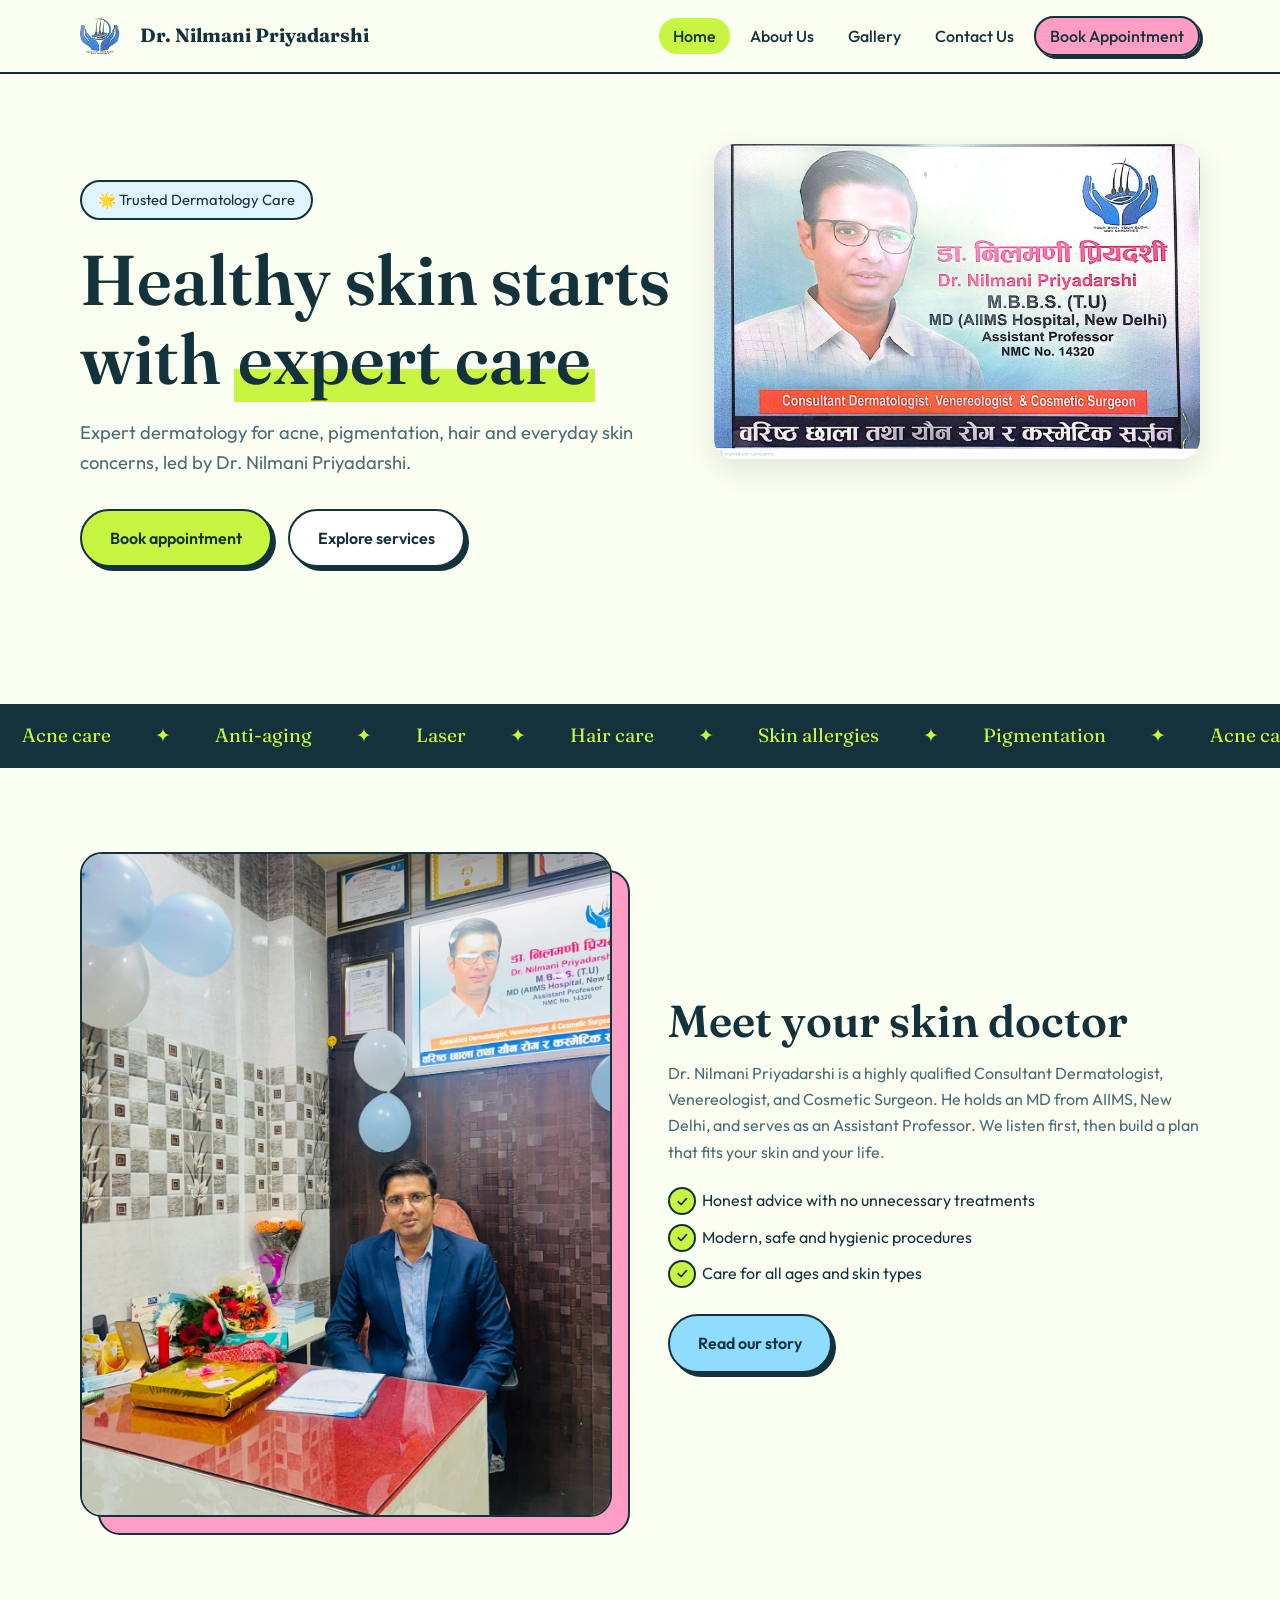
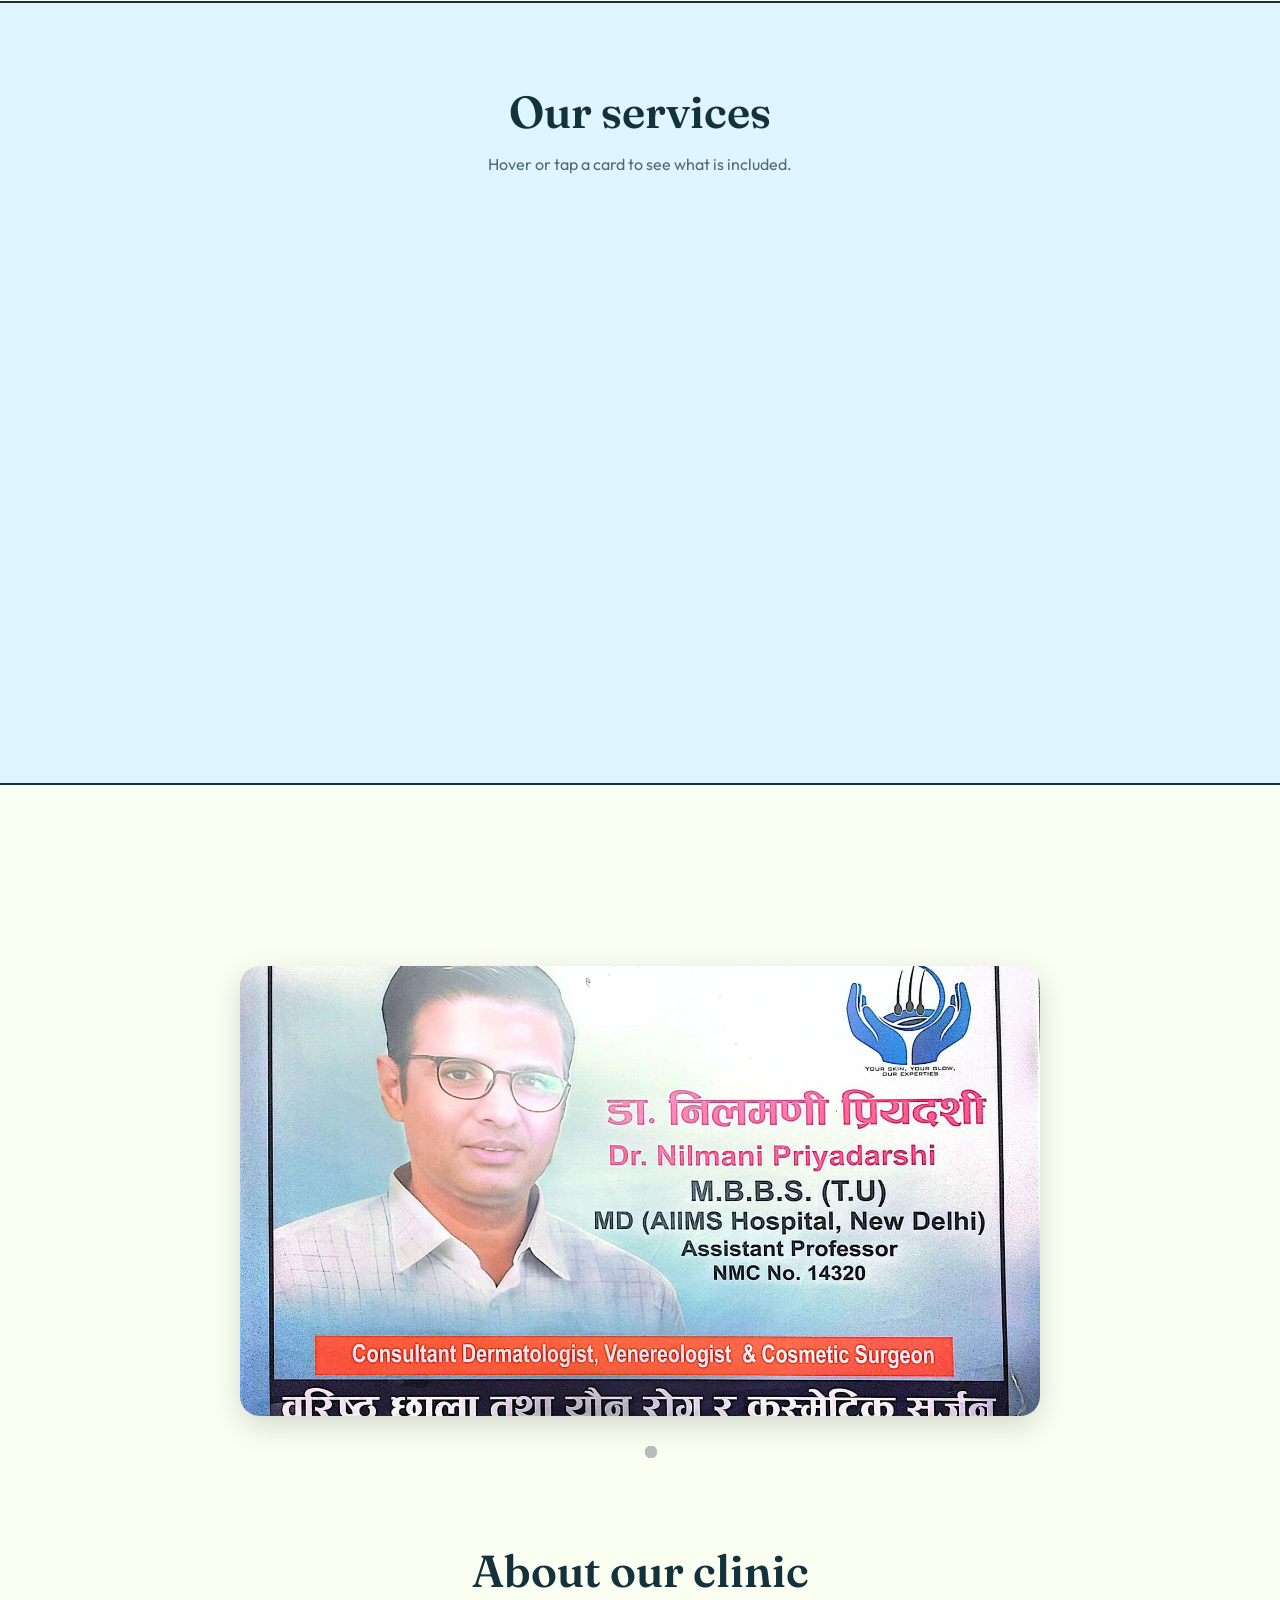
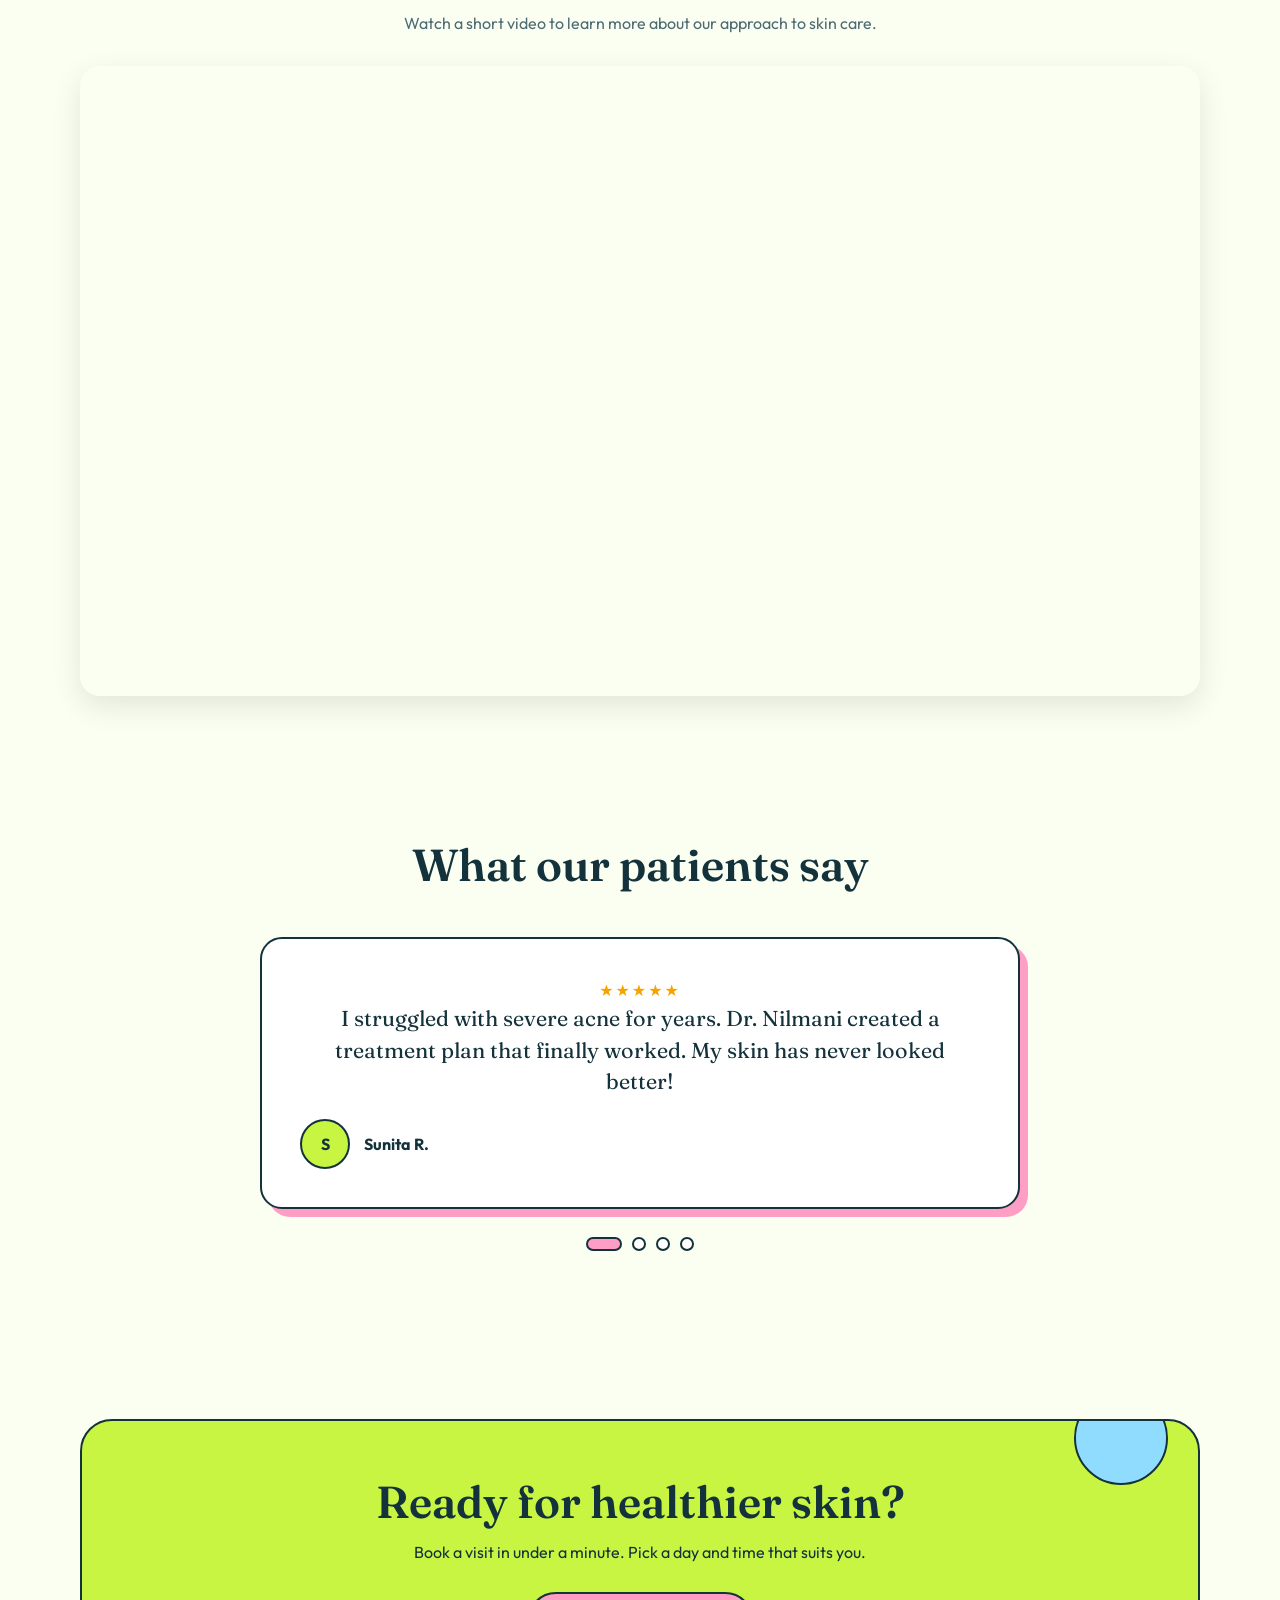
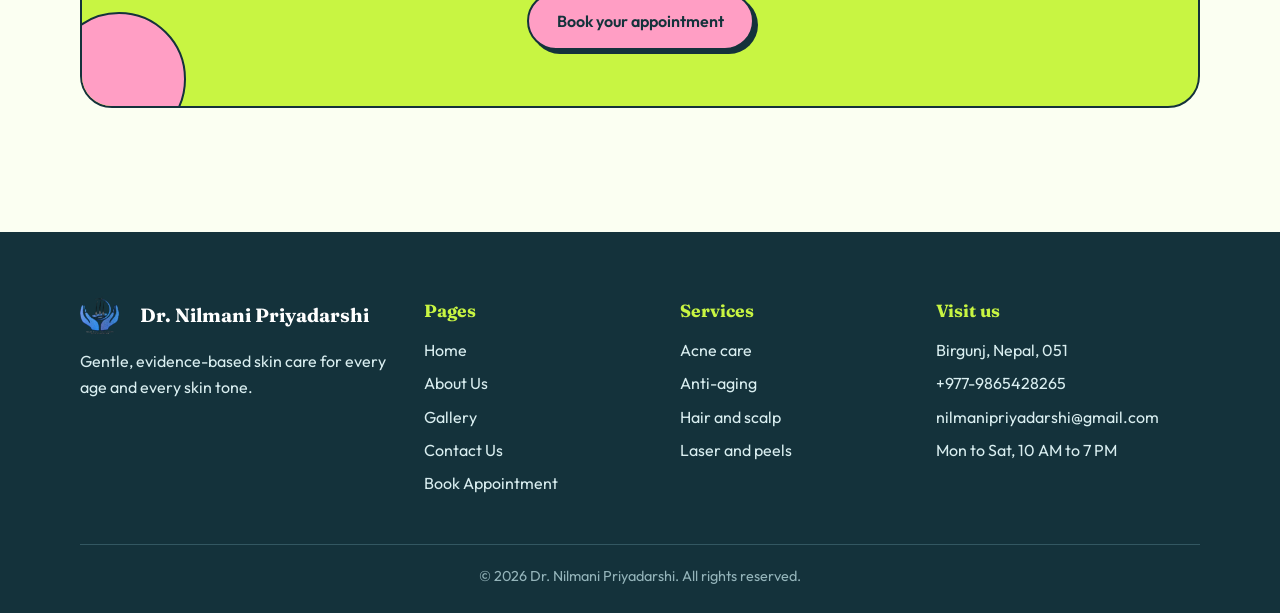
==== index.html @ e99387e2 "Dermatologist website committed" ====
<!DOCTYPE html>
<html lang="en"><head><meta charset="utf-8"><meta name="viewport" content="width=device-width,initial-scale=1">
<title>Home | Dr. Nilmani Priyadarshi Skin Clinic</title><meta name="description" content="Expert dermatology care by Dr. Nilmani Priyadarshi for acne, hair and skin concerns.">
<link rel="preconnect" href="https://fonts.googleapis.com"><link rel="preconnect" href="https://fonts.gstatic.com" crossorigin>
<link href="https://fonts.googleapis.com/css2?family=Fraunces:wght@500;600;700&family=Outfit:wght@400;500;600&display=swap" rel="stylesheet">
<link rel="stylesheet" href="css/style.css">
<style>
  /* Temporary CSS to ensure the banner image and video look good without touching your style.css */
  .hero .stage img { width: 100%; height: auto; border-radius: 20px; object-fit: cover; box-shadow: 0 10px 30px rgba(0,0,0,0.1); }
  .video-container { position: relative; padding-bottom: 56.25%; height: 0; overflow: hidden; max-width: 100%; border-radius: 20px; margin-top: 20px; box-shadow: 0 10px 30px rgba(0,0,0,0.1); }
  .video-container iframe { position: absolute; top: 0; left: 0; width: 100%; height: 100%; border: 0; }
  .logo img { height: 40px; width: auto; margin-right: 10px; vertical-align: middle; }
  .logo { display: flex; align-items: center; font-weight: 700; font-size: 1.2rem; }
  
  /* NEW SLIDESHOW CSS */
  .slideshow-container { max-width: 800px; position: relative; margin: 30px auto; border-radius: 20px; overflow: hidden; box-shadow: 0 10px 30px rgba(0,0,0,0.15); }
  .slide { display: none; width: 100%; position: relative; }
  .slide img { width: 100%; height: 450px; object-fit: cover; display: block; }
  .fade { animation-name: fade; animation-duration: 1.5s; }
  @keyframes fade { from {opacity: .4} to {opacity: 1} }
  .dots-container { text-align: center; margin-top: 15px; }
  .dot { cursor: pointer; height: 12px; width: 12px; margin: 0 5px; background-color: #bbb; border-radius: 50%; display: inline-block; transition: background-color 0.3s ease; }
  .dot.active, .dot:hover { background-color: #717171; }
</style>
</head><body>
<header><div class="wrap nav">
  <a class="logo" href="index.html">
    <img src="./logo-edited.png" alt="Clinic Logo">
    Dr. Nilmani Priyadarshi
  </a>
<button class="burger" aria-label="Menu">☰</button>
<ul class="links"><li><a href="index.html" class=active>Home</a></li><li><a href="about.html">About Us</a></li><li><a href="gallery.html">Gallery</a></li><li><a href="contact.html">Contact Us</a></li><li><a class="cta" href="appointment.html">Book Appointment</a></li></ul></div></header>

<main>
<section class="hero"><div class="wrap"><div>
<span class="badge pop">🌟 Trusted Dermatology Care</span>
<h1 class="pop">Healthy skin starts with <span class="hl">expert care</span></h1>
<p class="pop">Expert dermatology for acne, pigmentation, hair and everyday skin concerns, led by Dr. Nilmani Priyadarshi.</p>
<div class="row pop"><a class="btn" href="appointment.html">Book appointment</a><a class="btn ghost" href="#services">Explore services</a></div></div>
<div class="stage pop" aria-hidden="true">
  <img src="./banner.jpg" alt="Dr. Nilmani Priyadarshi - Consultant Dermatologist">
</div></div></section>

<div class="marq" aria-hidden="true"><div><span>Acne care</span><span>✦</span><span>Anti-aging</span><span>✦</span><span>Laser</span><span>✦</span><span>Hair care</span><span>✦</span><span>Skin allergies</span><span>✦</span><span>Pigmentation</span><span>✦</span><span>Acne care</span><span>✦</span><span>Anti-aging</span><span>✦</span><span>Laser</span><span>✦</span><span>Hair care</span><span>✦</span><span>Skin allergies</span><span>✦</span><span>Pigmentation</span><span>✦</span></div></div>

<section><div class="wrap two">
  <div class="photo rv"><img src="dr-nilmani.jpg" alt="Dr. Nilmani Priyadarshi consulting"></div>
<div class="rv">
  <h2>Meet your skin doctor</h2>
  <p class="lead">Dr. Nilmani Priyadarshi is a highly qualified Consultant Dermatologist, Venereologist, and Cosmetic Surgeon. He holds an MD from AIIMS, New Delhi, and serves as an Assistant Professor. We listen first, then build a plan that fits your skin and your life.</p>
  <ul class="ticks"><li>Honest advice with no unnecessary treatments</li><li>Modern, safe and hygienic procedures</li><li>Care for all ages and skin types</li></ul>
  <a class="btn sky" href="about.html">Read our story</a>
</div></div></section>

<section class="tint" id="services"><div class="wrap center"><h2 class="rv">Our services</h2><p class="lead rv">Hover or tap a card to see what is included.</p><div class="grid3" style="text-align:left"><div class="card c1 rv" tabindex="0"><div class="ic">🌿</div><h3>Acne and scars</h3><p>Clear breakouts and fade marks with a plan made for your skin.</p><ul><li>Personalised treatment plan</li><li>Medical-grade peels</li><li>Scar and mark correction</li></ul></div><div class="card c2 rv" tabindex="0"><div class="ic">✨</div><h3>Anti-aging</h3><p>Smooth fine lines and bring back an even, bright tone.</p><ul><li>Skin tightening care</li><li>Pigmentation treatment</li><li>Daily protection advice</li></ul></div><div class="card c3 rv" tabindex="0"><div class="ic">💧</div><h3>Skin allergies</h3><p>Find what triggers eczema, rashes and itching, then calm it.</p><ul><li>Patch testing</li><li>Eczema and psoriasis care</li><li>Gentle product guidance</li></ul></div><div class="card c1 rv" tabindex="0"><div class="ic">💇</div><h3>Hair and scalp</h3><p>Treat hair fall, dandruff and thinning with proven options.</p><ul><li>Scalp analysis</li><li>PRP therapy</li><li>Dandruff and hair fall care</li></ul></div><div class="card c2 rv" tabindex="0"><div class="ic">🔆</div><h3>Laser treatments</h3><p>Safe laser care for hair removal, marks and skin texture.</p><ul><li>Laser hair reduction</li><li>Tattoo and mole removal</li><li>Skin resurfacing</li></ul></div><div class="card c3 rv" tabindex="0"><div class="ic">🧴</div><h3>Kids and family</h3><p>Child-friendly skin care, from diaper rash to teen acne.</p><ul><li>Newborn skin care</li><li>Teen acne support</li><li>Family skin checks</li></ul></div></div></div></section>

<!-- NEW SLIDESHOW SECTION -->
<section style="padding: 60px 0;">
  <div class="wrap center">
    <h2 class="rv">View this!</h2>
    <p class="lead rv">Have a look!!</p>
    
    <div class="slideshow-container rv">
      <!-- Replace these URLs with your actual clinic images -->
      <div class="slide fade">
        <img src="./banner.jpg" alt="Clinic Interior">
      </div>
      <div class="slide fade">
        <img src="./dr-nilmani.jpg" alt="Treatment Room">
      </div>
    </div>
    
    <div class="dots-container">
      <span class="dot" onclick="currentSlide(1)"></span> 
      <span class="dot" onclick="currentSlide(2)"></span> 
      <span class="dot" onclick="currentSlide(3)"></span> 
      <span class="dot" onclick="currentSlide(4)"></span> 
      <span class="dot" onclick="currentSlide(5)"></span> 
    </div>
  </div>
</section>

<!-- VIDEO SECTION -->
<section style="padding: 40px 0 60px;">
  <div class="wrap center">
    <h2 class="rv">About our clinic</h2>
    <p class="lead rv" style="margin-bottom: 30px;">Watch a short video to learn more about our approach to skin care.</p>
    <div class="video-container rv">
      <!-- Note: Use an embed link for Facebook videos, not the share link -->
      <iframe src="https://www.facebook.com/plugins/video.php?href=https%3A%2F%2Fwww.facebook.com%2Fshare%2Fr%2F19e9cnX4Fh%2F&show_text=false&width=734" title="About Glow Skin Clinic" allow="autoplay; clipboard-write; encrypted-media; picture-in-picture; web-share" allowfullscreen></iframe>
    </div>
  </div>
</section>

<!-- UPDATED TESTIMONIALS -->
<section><div class="wrap center"><h2 class="rv">What our patients say</h2><div class="tslider"><div class="tcard"><div class="stars">★★★★★</div><q>I struggled with severe acne for years. Dr. Nilmani created a treatment plan that finally worked. My skin has never looked better!</q><div class="who"><div class="av">S</div><b>Sunita R.</b></div></div><div class="tcard"><div class="stars">★★★★★</div><q>The clinic is very clean and the staff is friendly. Dr. Sir explained my skin allergy in such simple terms. Highly recommended.</q><div class="who"><div class="av">A</div><b>Amit K.</b></div></div><div class="tcard"><div class="stars">★★★★★</div><q>I was worried about my hair fall. The treatment and guidance I received here were excellent. I can see visible results.</q><div class="who"><div class="av">R</div><b>Rajesh M.</b></div></div><div class="tcard"><div class="stars">★★★★★</div><q>Being from Birgunj, finding a doctor with an MD from AIIMS right here is a blessing. Very knowledgeable and patient.</q><div class="who"><div class="av">P</div><b>Priya S.</b></div></div><div class="dots"></div></div></div></section>

<section><div class="wrap"><div class="band rv"><h2>Ready for healthier skin?</h2><p>Book a visit in under a minute. Pick a day and time that suits you.</p><a class="btn pink" href="appointment.html">Book your appointment</a></div></div></section>
</main>

<footer><div class="wrap"><div class="fgrid">
<div><a class="logo" href="index.html"><img src="./logo-edited.png" alt="Clinic Logo"> Dr. Nilmani Priyadarshi</a><p>Gentle, evidence-based skin care for every age and every skin tone.</p></div>
<div><h4>Pages</h4><ul><li><a href="index.html" class=active>Home</a></li><li><a href="about.html">About Us</a></li><li><a href="gallery.html">Gallery</a></li><li><a href="contact.html">Contact Us</a></li><li><a href="appointment.html">Book Appointment</a></li></ul></div>
<div><h4>Services</h4><ul><li>Acne care</li><li>Anti-aging</li><li>Hair and scalp</li><li>Laser and peels</li></ul></div>
<div><h4>Visit us</h4><ul><li>Birgunj, Nepal, 051</li><li>+977-9865428265</li><li>nilmanipriyadarshi@gmail.com</li><li>Mon to Sat, 10 AM to 7 PM</li></ul></div></div>
<p class="copy">© 2026 Dr. Nilmani Priyadarshi. All rights reserved.</p></div></footer>
<div class="lb"><img alt="Enlarged gallery photo" src=""></div>
<script src="js/main.js"></script>

<!-- SLIDESHOW SCRIPT -->
<script>
  let slideIndex = 0;
  let slideTimeout;

  function showSlides() {
    let i;
    let slides = document.getElementsByClassName("slide");
    let dots = document.getElementsByClassName("dot");
    
    for (i = 0; i < slides.length; i++) {
      slides[i].style.display = "none";  
    }
    
    slideIndex++;
    
    if (slideIndex > slides.length) {slideIndex = 1}    
    
    for (i = 0; i < dots.length; i++) {
      dots[i].className = dots[i].className.replace(" active", "");
    }
    
    slides[slideIndex-1].style.display = "block";  
    dots[slideIndex-1].className += " active";
    
    // Change image every 5 seconds (5000 milliseconds)
    slideTimeout = setTimeout(showSlides, 5000); 
  }

  function currentSlide(n) {
    clearTimeout(slideTimeout); // Stop auto-play when user clicks
    slideIndex = n - 1;
    showSlides();
  }

  // Start the slideshow
  showSlides();
</script>

</body></html>
---- css/style.css ----
:root{--lime:#c8f542;--lime2:#eaffa8;--pink:#ff9ec4;--pink2:#ffe0ee;--sky:#8fdcff;--sky2:#dff5ff;--ink:#14323b;--mut:#4d6b73;--paper:#fbfff2;--r:22px}
*{box-sizing:border-box;margin:0;padding:0}
html{scroll-behavior:smooth}
body{font-family:'Outfit',system-ui,sans-serif;color:var(--ink);background:var(--paper);line-height:1.65;overflow-x:hidden}
h1,h2,h3{font-family:'Fraunces',Georgia,serif;line-height:1.12;font-weight:600}
h1{font-size:clamp(2.4rem,6vw,4.4rem)}h2{font-size:clamp(1.8rem,4vw,2.8rem)}h3{font-size:1.3rem}
a{color:inherit;text-decoration:none}img{max-width:100%;display:block}
:focus-visible{outline:3px solid var(--ink);outline-offset:3px}
.wrap{width:min(1120px,92%);margin:auto}
section{padding:84px 0;position:relative}
.lead{color:var(--mut);max-width:58ch;margin-top:14px}
.center{text-align:center}.center .lead{margin-inline:auto}
/* nav */
header{position:sticky;top:0;z-index:50;background:rgba(251,255,242,.88);backdrop-filter:blur(12px);border-bottom:2px solid var(--ink)}
.nav{display:flex;align-items:center;justify-content:space-between;height:72px}
.logo{display:flex;align-items:center;gap:10px;font-family:'Fraunces',serif;font-weight:700;font-size:1.35rem}
.logo svg{width:38px;height:38px}
.links{display:flex;gap:6px;list-style:none;align-items:center}
.links a{padding:8px 14px;border-radius:99px;font-weight:500;transition:.25s}
.links a:hover{background:var(--sky2)}
.links a.active{background:var(--lime);}
.links .cta{background:var(--pink);border:2px solid var(--ink);box-shadow:3px 3px 0 var(--ink)}
.links .cta:hover{transform:translate(-1px,-1px);box-shadow:5px 5px 0 var(--ink);background:var(--pink)}
.burger{display:none;background:none;border:2px solid var(--ink);border-radius:10px;width:44px;height:44px;font-size:1.3rem;cursor:pointer}
/* buttons */
.btn{display:inline-block;padding:14px 28px;border-radius:99px;border:2px solid var(--ink);font-weight:600;font-family:inherit;font-size:1rem;cursor:pointer;background:var(--lime);box-shadow:4px 4px 0 var(--ink);transition:.2s}
.btn:hover{transform:translate(-2px,-2px);box-shadow:7px 7px 0 var(--ink)}
.btn:active{transform:translate(2px,2px);box-shadow:1px 1px 0 var(--ink)}
.btn.pink{background:var(--pink)}.btn.sky{background:var(--sky)}.btn.ghost{background:#fff}
/* hero */
.hero{padding:70px 0 100px;overflow:hidden}
.hero .wrap{display:grid;grid-template-columns:1.1fr .9fr;gap:40px;align-items:center}
.hero p{font-size:1.15rem;color:var(--mut);margin:20px 0 30px;max-width:48ch}
.hero .row{display:flex;gap:16px;flex-wrap:wrap}
.hl{background:linear-gradient(transparent 62%,var(--lime) 62%);padding:0 4px}
.badge{display:inline-flex;gap:8px;align-items:center;background:var(--sky2);border:2px solid var(--ink);padding:6px 16px;border-radius:99px;font-size:.92rem;margin-bottom:20px}
.stage{position:relative;height:460px}
.blob{position:absolute;border:2px solid var(--ink);animation:morph 9s ease-in-out infinite,float 7s ease-in-out infinite}
.b1{width:300px;height:300px;background:var(--pink);top:30px;left:70px}
.b2{width:190px;height:190px;background:var(--lime);bottom:20px;left:0;animation-delay:-3s}
.b3{width:150px;height:150px;background:var(--sky);top:0;right:10px;animation-delay:-5s}
.dot{position:absolute;border-radius:50%;background:var(--ink);animation:float 5s ease-in-out infinite}
.dot.d1{width:14px;height:14px;top:60px;left:30px}.dot.d2{width:20px;height:20px;bottom:80px;right:40px;background:var(--pink);border:2px solid var(--ink);animation-delay:-2s}.dot.d3{width:10px;height:10px;top:210px;right:0;animation-delay:-1s}
.glass{position:absolute;background:#fff;border:2px solid var(--ink);border-radius:18px;padding:14px 18px;box-shadow:5px 5px 0 var(--ink);animation:float 6s ease-in-out infinite}
.g1{left:20px;top:200px;animation-delay:-1s}.g2{right:0;bottom:70px;animation-delay:-4s}
.glass b{display:block;font-family:'Fraunces',serif;font-size:1.5rem}
.glass small{color:var(--mut)}
.face{position:absolute;inset:0;margin:auto;width:230px;height:230px;font-size:7rem;display:grid;place-items:center;z-index:2;animation:float 6s ease-in-out infinite}
@keyframes morph{0%,100%{border-radius:60% 40% 55% 45%/50% 60% 40% 50%}50%{border-radius:40% 60% 45% 55%/60% 40% 60% 40%}}
@keyframes float{0%,100%{transform:translateY(0) rotate(0)}50%{transform:translateY(-16px) rotate(2deg)}}
.pop{animation:pop .8s cubic-bezier(.2,1.4,.4,1) both}.pop:nth-child(2){animation-delay:.12s}.pop:nth-child(3){animation-delay:.24s}.pop:nth-child(4){animation-delay:.36s}
@keyframes pop{from{opacity:0;transform:translateY(30px) scale(.96)}to{opacity:1;transform:none}}
/* marquee */
.marq{background:var(--ink);color:var(--lime);overflow:hidden;white-space:nowrap;padding:14px 0;border-block:2px solid var(--ink)}
.marq div{display:inline-block;animation:slide 28s linear infinite;font-family:'Fraunces',serif;font-size:1.2rem}
.marq span{margin:0 22px}
@keyframes slide{to{transform:translateX(-50%)}}
/* about */
.two{display:grid;grid-template-columns:1fr 1fr;gap:56px;align-items:center}
.photo{position:relative}
.photo img{border:2px solid var(--ink);border-radius:var(--r);aspect-ratio:4/5;object-fit:cover;width:100%;background:var(--sky2);position:relative;z-index:1}
.photo:before{content:"";position:absolute;inset:18px -18px -18px 18px;background:var(--pink);border:2px solid var(--ink);border-radius:var(--r);transition:.4s}
.photo:hover:before{inset:26px -26px -26px 26px}
.ticks{list-style:none;margin:22px 0 28px}
.ticks li{padding-left:34px;position:relative;margin:10px 0}
.ticks li:before{content:"✓";position:absolute;left:0;width:24px;height:24px;border-radius:50%;background:var(--lime);border:2px solid var(--ink);display:grid;place-items:center;font-size:.8rem;font-weight:700}
/* services */
.tint{background:var(--sky2);border-block:2px solid var(--ink)}
.grid3{display:grid;grid-template-columns:repeat(auto-fit,minmax(300px,1fr));gap:26px;margin-top:48px}
.card{background:#fff;border:2px solid var(--ink);border-radius:var(--r);padding:28px;position:relative;overflow:hidden;cursor:pointer;transition:transform .3s,box-shadow .3s;box-shadow:5px 5px 0 var(--ink)}
.card:hover{transform:translate(-4px,-6px) rotate(-.6deg);box-shadow:10px 12px 0 var(--ink)}
.card:before{content:"";position:absolute;width:150px;height:150px;border-radius:50%;right:-50px;top:-50px;background:var(--c,var(--lime));transition:transform .5s}
.card:hover:before{transform:scale(1.8)}
.card .ic{position:relative;width:62px;height:62px;border-radius:18px;border:2px solid var(--ink);background:var(--c,var(--lime));display:grid;place-items:center;font-size:1.8rem;margin-bottom:18px;transition:transform .4s}
.card:hover .ic{transform:rotate(-12deg) scale(1.1)}
.card p{position:relative;color:var(--mut);margin-top:8px}
.card ul{position:relative;list-style:none;max-height:0;opacity:0;overflow:hidden;transition:.5s;margin-top:0}
.card:hover ul,.card.open ul{max-height:160px;opacity:1;margin-top:14px}
.card li{padding:3px 0 3px 22px;position:relative;font-size:.95rem}
.card li:before{content:"•";position:absolute;left:4px;font-weight:700}
.c1{--c:var(--lime)}.c2{--c:var(--pink)}.c3{--c:var(--sky)}
/* stats */
.stats{display:grid;grid-template-columns:repeat(auto-fit,minmax(200px,1fr));gap:22px;margin-top:40px}
.stat{background:#fff;border:2px solid var(--ink);border-radius:var(--r);padding:26px;text-align:center}
.stat:nth-child(1){background:var(--lime2)}.stat:nth-child(2){background:var(--pink2)}.stat:nth-child(3){background:var(--sky2)}.stat:nth-child(4){background:var(--lime2)}
.stat b{font-family:'Fraunces',serif;font-size:2.8rem;display:block}
/* testimonials */
.tslider{position:relative;max-width:760px;margin:46px auto 0}
.tcard{display:none;background:#fff;border:2px solid var(--ink);border-radius:var(--r);padding:38px;box-shadow:8px 8px 0 var(--pink);animation:pop .6s both}
.tcard.on{display:block}
.tcard q{font-family:'Fraunces',serif;font-size:1.35rem;line-height:1.45;quotes:none;display:block}
.who{display:flex;align-items:center;gap:14px;margin-top:22px}
.av{width:50px;height:50px;border-radius:50%;border:2px solid var(--ink);display:grid;place-items:center;font-weight:700;background:var(--lime)}
.stars{color:#f5a300;letter-spacing:2px}
.dots{display:flex;gap:10px;justify-content:center;margin-top:28px}
.dots button{width:14px;height:14px;border-radius:50%;border:2px solid var(--ink);background:#fff;cursor:pointer;transition:.3s}
.dots button.on{background:var(--pink);width:36px;border-radius:99px}
/* cta */
.band{background:var(--lime);border:2px solid var(--ink);border-radius:32px;padding:56px 30px;text-align:center;position:relative;overflow:hidden}
.band:before,.band:after{content:"";position:absolute;border-radius:50%;border:2px solid var(--ink);animation:float 8s ease-in-out infinite}
.band:before{width:130px;height:130px;background:var(--pink);left:-30px;bottom:-40px}
.band:after{width:90px;height:90px;background:var(--sky);right:30px;top:-30px;animation-delay:-3s}
.band h2,.band p,.band a{position:relative;z-index:1}.band p{margin:12px 0 26px}
/* page head */
.phead{padding:76px 0 64px;text-align:center;background:var(--sky2);border-bottom:2px solid var(--ink);overflow:hidden;position:relative}
.phead:before{content:"";position:absolute;width:260px;height:260px;background:var(--pink);border:2px solid var(--ink);left:-70px;top:-90px;animation:morph 9s infinite,float 7s infinite}
.phead:after{content:"";position:absolute;width:180px;height:180px;background:var(--lime);border:2px solid var(--ink);right:-40px;bottom:-70px;animation:morph 10s infinite,float 8s infinite -2s}
.phead *{position:relative;z-index:1}
/* gallery */
.chips{display:flex;gap:10px;justify-content:center;flex-wrap:wrap;margin-bottom:34px}
.chip{padding:8px 20px;border:2px solid var(--ink);border-radius:99px;background:#fff;font:inherit;cursor:pointer;transition:.2s}
.chip.on,.chip:hover{background:var(--lime)}
.gal{columns:3 260px;column-gap:20px}
.gal figure{break-inside:avoid;margin-bottom:20px;border:2px solid var(--ink);border-radius:var(--r);overflow:hidden;position:relative;cursor:zoom-in;background:var(--sky2);box-shadow:5px 5px 0 var(--ink);transition:.3s}
.gal figure:hover{transform:translateY(-6px) rotate(-.5deg)}
.gal img{width:100%;transition:transform .6s}.gal figure:hover img{transform:scale(1.08)}
.gal figcaption{position:absolute;left:12px;bottom:12px;background:var(--pink);border:2px solid var(--ink);border-radius:99px;padding:3px 14px;font-size:.85rem}
.gal figure.hide{display:none}
.lb{position:fixed;inset:0;background:rgba(20,50,59,.9);display:none;place-items:center;z-index:99;padding:20px;cursor:zoom-out}
.lb.on{display:grid}.lb img{max-height:88vh;border:3px solid #fff;border-radius:16px;animation:pop .4s both}
/* forms */
.split{display:grid;grid-template-columns:1.15fr .85fr;gap:36px;align-items:start}
.form{background:#fff;border:2px solid var(--ink);border-radius:var(--r);padding:32px;box-shadow:8px 8px 0 var(--sky)}
.form h3{margin-bottom:18px}
.fg{display:grid;grid-template-columns:1fr 1fr;gap:16px}.full{grid-column:1/-1}
label{display:block;font-weight:500;font-size:.92rem;margin-bottom:5px}
input,select,textarea{width:100%;padding:12px 14px;border:2px solid var(--ink);border-radius:14px;font:inherit;background:var(--paper);transition:.2s}
input:focus,select:focus,textarea:focus{outline:none;background:var(--lime2);box-shadow:0 0 0 4px var(--sky)}
textarea{min-height:100px;resize:vertical}
.side{display:grid;gap:22px}
.info{background:var(--pink2);border:2px solid var(--ink);border-radius:var(--r);padding:26px}
.info.s{background:var(--lime2)}.info.k{background:var(--sky2)}
.info h3{margin-bottom:10px}.info p,.info li{margin:6px 0}.info ul{list-style:none}
.doc{display:flex;gap:16px;align-items:center}
.doc .av{width:70px;height:70px;font-size:2rem;background:var(--sky)}
.alist{margin-top:56px}
.appt{display:flex;justify-content:space-between;gap:16px;flex-wrap:wrap;align-items:center;background:#fff;border:2px solid var(--ink);border-left:12px solid var(--pink);border-radius:18px;padding:18px 22px;margin-top:16px;animation:pop .5s both}
.appt:nth-child(3n+2){border-left-color:var(--lime)}.appt:nth-child(3n){border-left-color:var(--sky)}
.appt small{color:var(--mut)}
.x{background:none;border:2px solid var(--ink);border-radius:99px;padding:6px 16px;font:inherit;cursor:pointer;transition:.2s}.x:hover{background:var(--pink)}
.empty{text-align:center;padding:36px;border:2px dashed var(--ink);border-radius:18px;margin-top:16px;color:var(--mut)}
.toast{position:fixed;bottom:24px;left:50%;transform:translate(-50%,120px);background:var(--ink);color:var(--lime);padding:14px 26px;border-radius:99px;z-index:100;transition:.5s cubic-bezier(.2,1.4,.4,1)}
.toast.on{transform:translate(-50%,0)}
.map{border:2px solid var(--ink);border-radius:var(--r);overflow:hidden;height:260px;background:repeating-linear-gradient(45deg,var(--sky2),var(--sky2) 14px,#fff 14px,#fff 28px);display:grid;place-items:center;text-align:center;font-weight:500}
/* footer */
footer{background:var(--ink);color:#d9eef0;padding:64px 0 24px;margin-top:40px}
.fgrid{display:grid;grid-template-columns:1.4fr 1fr 1fr 1.2fr;gap:36px}
footer h4{font-family:'Fraunces',serif;color:var(--lime);margin-bottom:12px;font-size:1.1rem}
footer ul{list-style:none}footer li{margin:7px 0}footer a:hover{color:var(--pink)}
footer .logo{color:#fff;margin-bottom:12px}
.copy{border-top:1px solid #335761;margin-top:40px;padding-top:20px;text-align:center;font-size:.9rem;color:#94b4ba}
/* reveal */
.rv{opacity:0;transform:translateY(34px);transition:.8s cubic-bezier(.2,.8,.2,1)}.rv.in{opacity:1;transform:none}
@media(max-width:860px){
.hero .wrap,.two,.split{grid-template-columns:1fr}.stage{height:380px}
.fgrid{grid-template-columns:1fr 1fr}.burger{display:block}
.links{position:absolute;top:72px;left:0;right:0;background:var(--paper);flex-direction:column;padding:16px;border-bottom:2px solid var(--ink);display:none}
.links.open{display:flex}.fg{grid-template-columns:1fr}}
@media(prefers-reduced-motion:reduce){*,*:before,*:after{animation:none!important;transition:none!important}.rv{opacity:1;transform:none}}
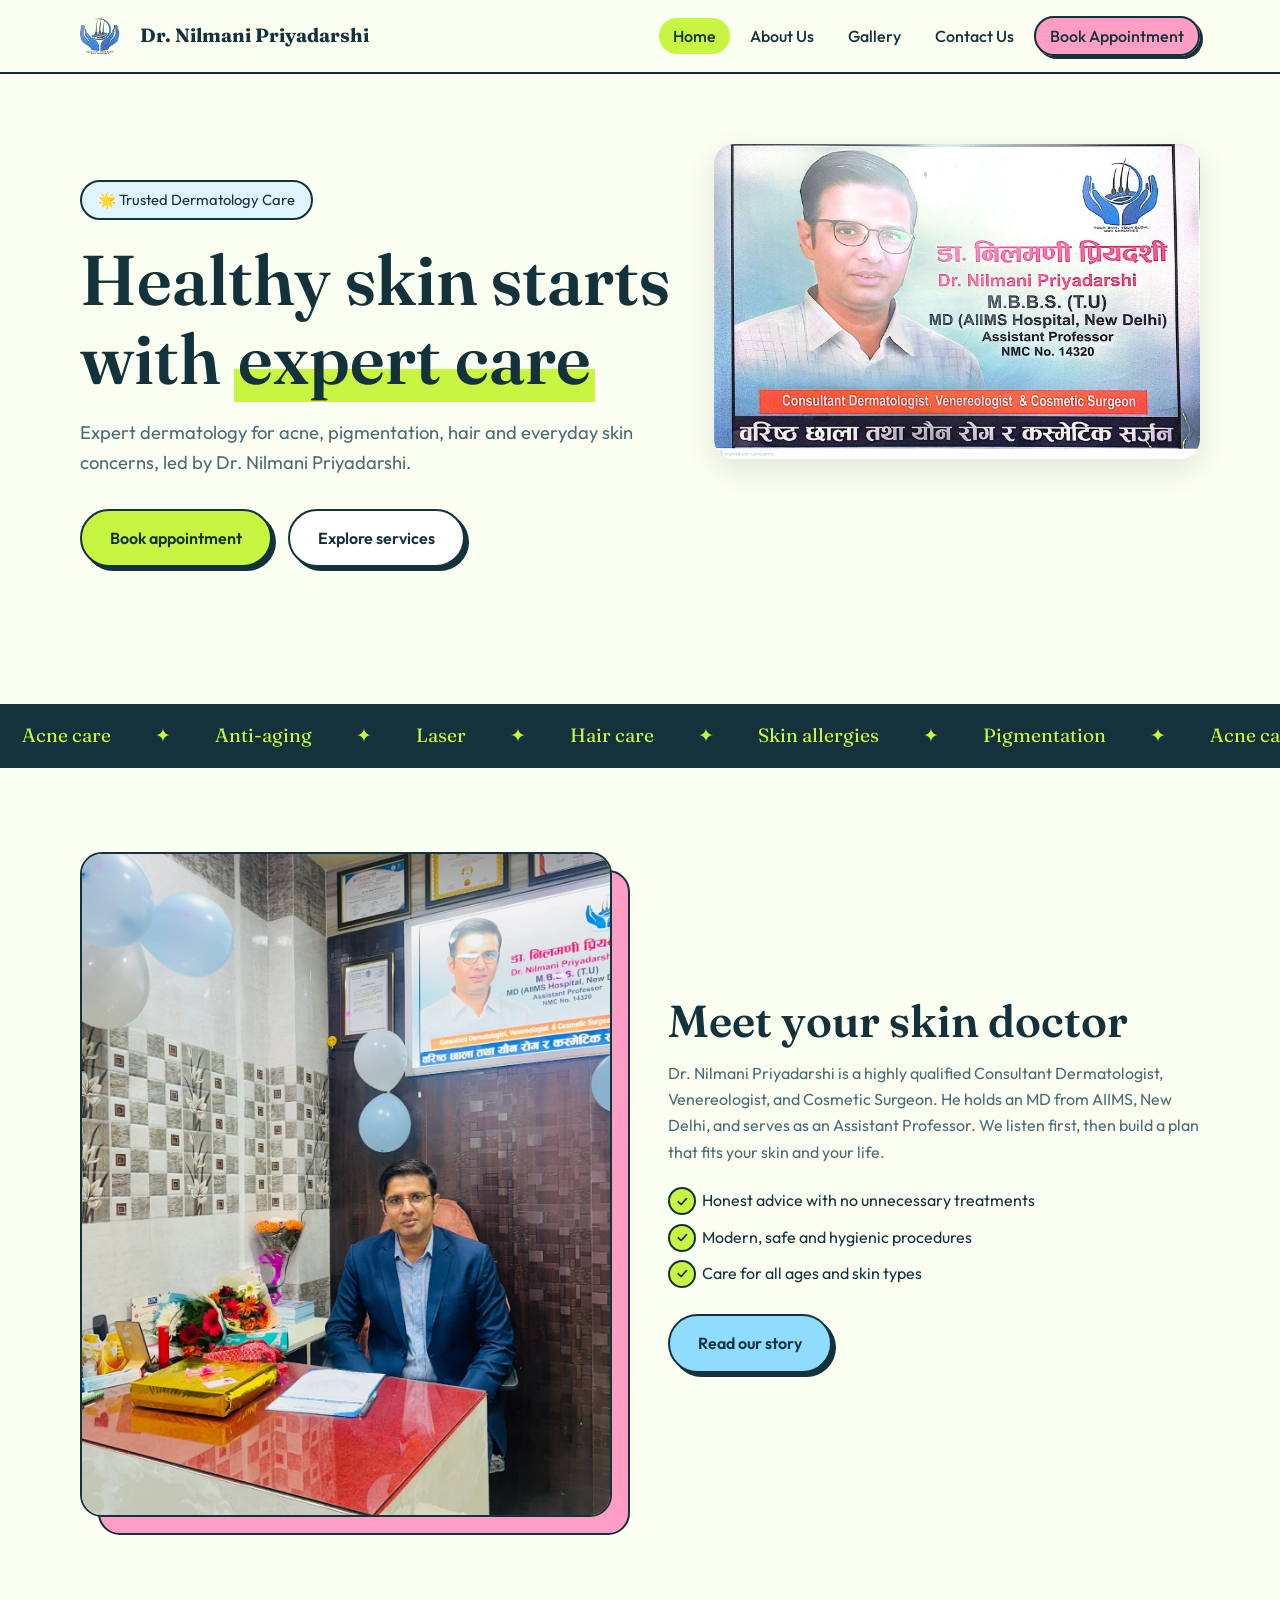
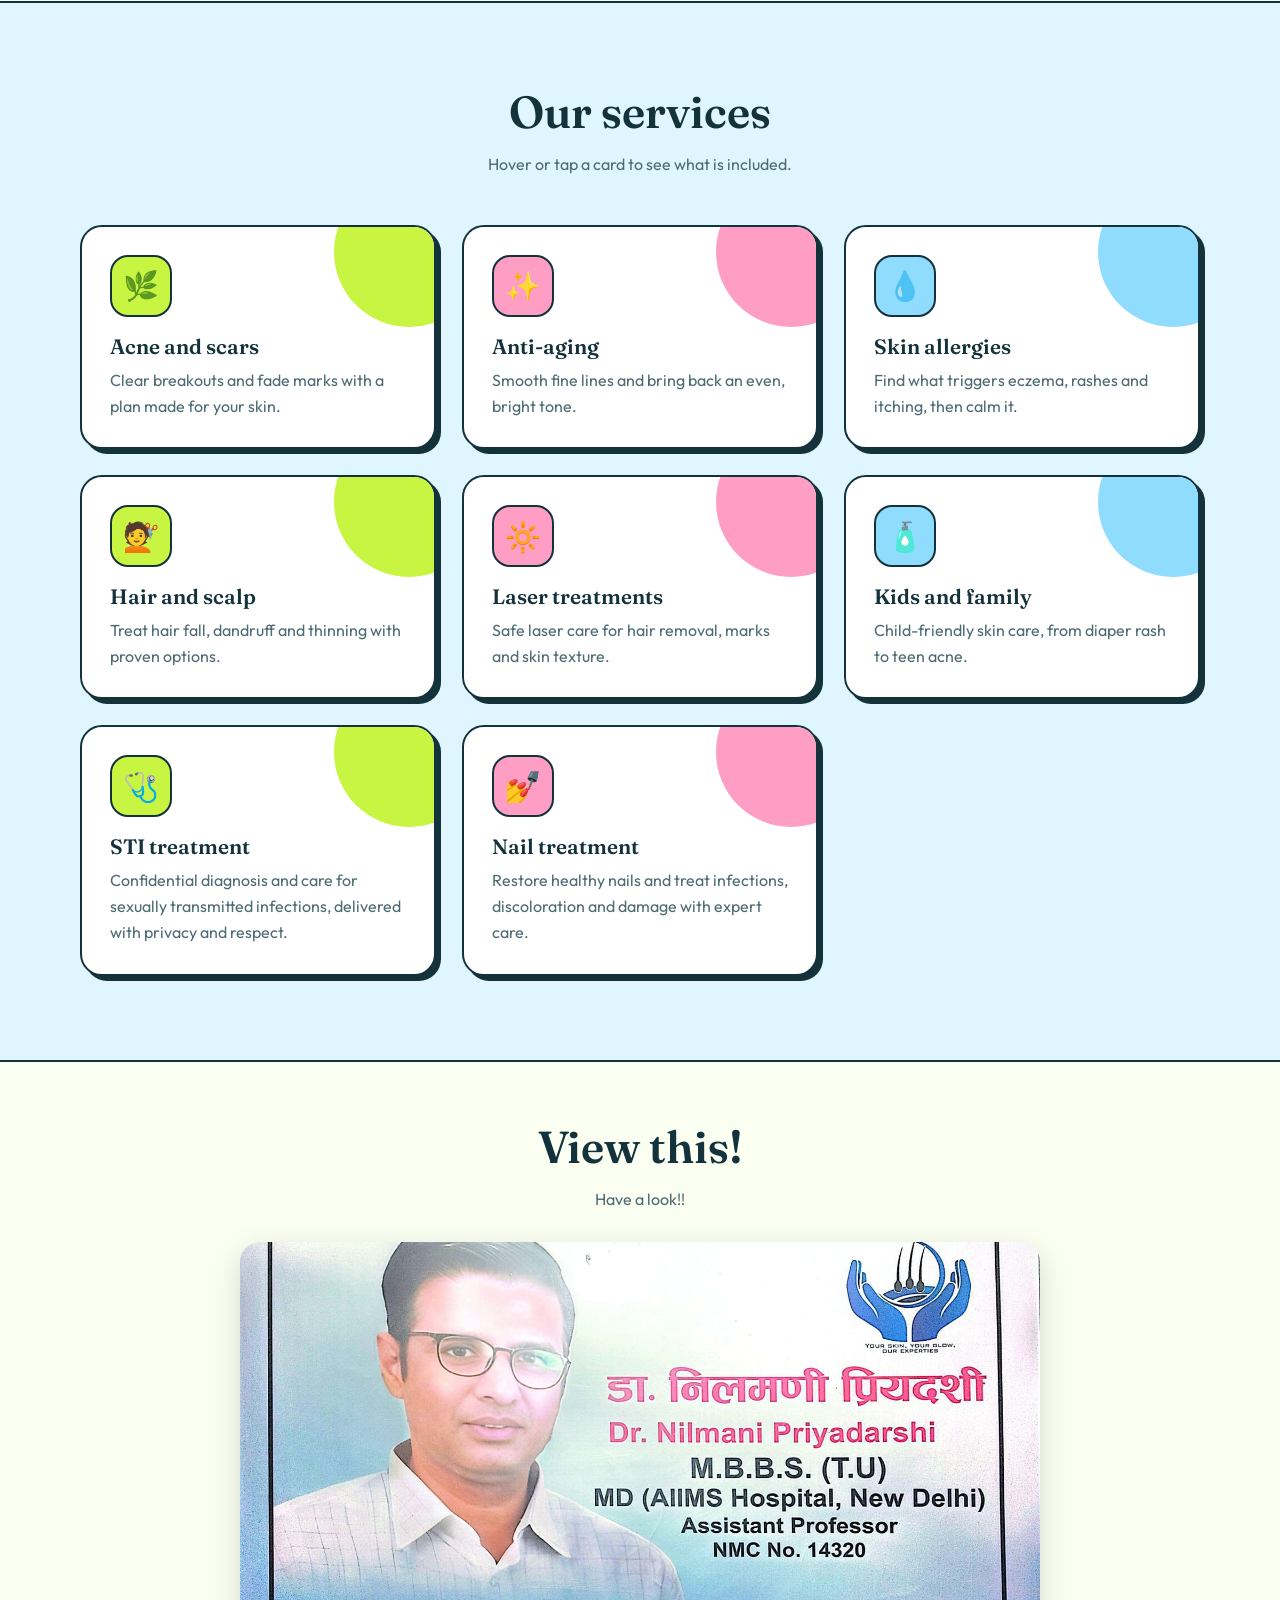
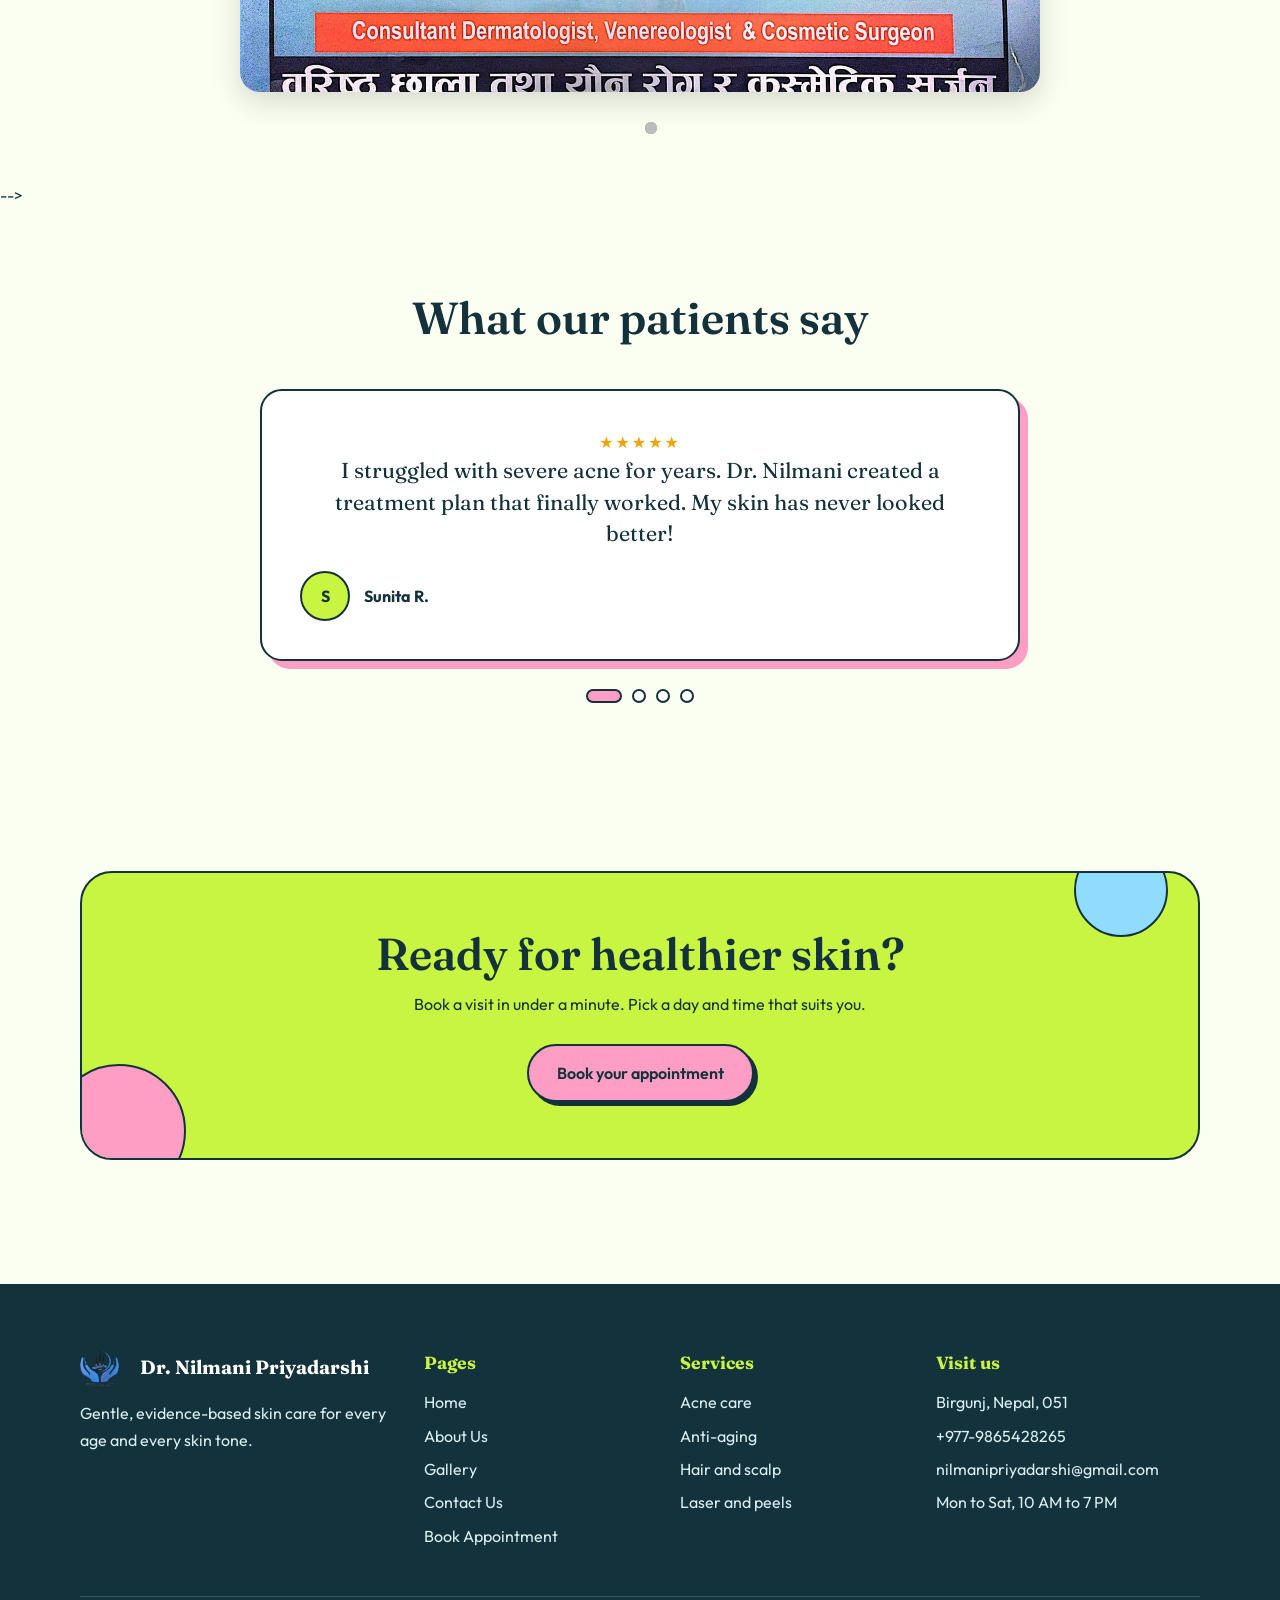
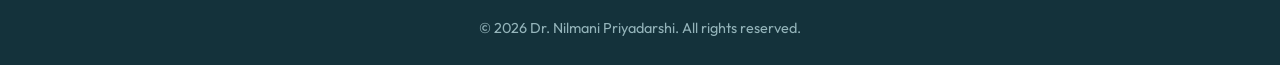
==== commit d5e52c8b: "fixed services section in home page" ====
--- a/index.html
+++ b/index.html
@@ -52,7 +52,27 @@
   <a class="btn sky" href="about.html">Read our story</a>
 </div></div></section>
 
-<section class="tint" id="services"><div class="wrap center"><h2 class="rv">Our services</h2><p class="lead rv">Hover or tap a card to see what is included.</p><div class="grid3" style="text-align:left"><div class="card c1 rv" tabindex="0"><div class="ic">🌿</div><h3>Acne and scars</h3><p>Clear breakouts and fade marks with a plan made for your skin.</p><ul><li>Personalised treatment plan</li><li>Medical-grade peels</li><li>Scar and mark correction</li></ul></div><div class="card c2 rv" tabindex="0"><div class="ic">✨</div><h3>Anti-aging</h3><p>Smooth fine lines and bring back an even, bright tone.</p><ul><li>Skin tightening care</li><li>Pigmentation treatment</li><li>Daily protection advice</li></ul></div><div class="card c3 rv" tabindex="0"><div class="ic">💧</div><h3>Skin allergies</h3><p>Find what triggers eczema, rashes and itching, then calm it.</p><ul><li>Patch testing</li><li>Eczema and psoriasis care</li><li>Gentle product guidance</li></ul></div><div class="card c1 rv" tabindex="0"><div class="ic">💇</div><h3>Hair and scalp</h3><p>Treat hair fall, dandruff and thinning with proven options.</p><ul><li>Scalp analysis</li><li>PRP therapy</li><li>Dandruff and hair fall care</li></ul></div><div class="card c2 rv" tabindex="0"><div class="ic">🔆</div><h3>Laser treatments</h3><p>Safe laser care for hair removal, marks and skin texture.</p><ul><li>Laser hair reduction</li><li>Tattoo and mole removal</li><li>Skin resurfacing</li></ul></div><div class="card c3 rv" tabindex="0"><div class="ic">🧴</div><h3>Kids and family</h3><p>Child-friendly skin care, from diaper rash to teen acne.</p><ul><li>Newborn skin care</li><li>Teen acne support</li><li>Family skin checks</li></ul></div></div></div></section>
+<section class="tint" id="services"><div class="wrap center"><h2 class="rv">Our services</h2><p class="lead rv">Hover or tap a card to see what is included.</p><div class="grid3" style="text-align:left">
+
+  <div class="card c1 rv" tabindex="0"><div class="ic">🌿</div><h3>Acne and scars</h3><p>Clear breakouts and fade marks with a plan made for your skin.</p><ul><li>Personalised treatment plan</li><li>Medical-grade peels</li><li>Scar and mark correction</li></ul></div>
+
+  <div class="card c2 rv" tabindex="0"><div class="ic">✨</div><h3>Anti-aging</h3><p>Smooth fine lines and bring back an even, bright tone.</p><ul><li>Skin tightening care</li><li>Pigmentation treatment</li><li>Daily protection advice</li></ul></div>
+
+  <div class="card c3 rv" tabindex="0"><div class="ic">💧</div><h3>Skin allergies</h3><p>Find what triggers eczema, rashes and itching, then calm it.</p><ul><li>Patch testing</li><li>Eczema and psoriasis care</li><li>Gentle product guidance</li></ul></div>
+
+  <div class="card c1 rv" tabindex="0"><div class="ic">💇</div><h3>Hair and scalp</h3><p>Treat hair fall, dandruff and thinning with proven options.</p><ul><li>Scalp analysis</li><li>PRP therapy</li><li>Dandruff and hair fall care</li></ul></div>
+
+  <div class="card c2 rv" tabindex="0"><div class="ic">🔆</div><h3>Laser treatments</h3><p>Safe laser care for hair removal, marks and skin texture.</p><ul><li>Laser hair reduction</li><li>Tattoo and mole removal</li><li>Skin resurfacing</li></ul></div>
+
+  <div class="card c3 rv" tabindex="0"><div class="ic">🧴</div><h3>Kids and family</h3><p>Child-friendly skin care, from diaper rash to teen acne.</p><ul><li>Newborn skin care</li><li>Teen acne support</li><li>Family skin checks</li></ul></div>
+
+  <!-- NEW: STI Treatment -->
+  <div class="card c1 rv" tabindex="0"><div class="ic">🩺</div><h3>STI treatment</h3><p>Confidential diagnosis and care for sexually transmitted infections, delivered with privacy and respect.</p><ul><li>Confidential consultation</li><li>STI screening and diagnosis</li><li>Medication and follow-up care</li></ul></div>
+
+  <!-- NEW: Nail Treatment -->
+  <div class="card c2 rv" tabindex="0"><div class="ic">💅</div><h3>Nail treatment</h3><p>Restore healthy nails and treat infections, discoloration and damage with expert care.</p><ul><li>Fungal nail infection care</li><li>Nail discoloration and damage</li><li>Ingrown nail treatment</li></ul></div>
+
+</div></div></section>
 
 <!-- NEW SLIDESHOW SECTION -->
 <section style="padding: 60px 0;">
@@ -81,16 +101,16 @@
 </section>
 
 <!-- VIDEO SECTION -->
-<section style="padding: 40px 0 60px;">
+<!-- <section style="padding: 40px 0 60px;">
   <div class="wrap center">
     <h2 class="rv">About our clinic</h2>
     <p class="lead rv" style="margin-bottom: 30px;">Watch a short video to learn more about our approach to skin care.</p>
     <div class="video-container rv">
-      <!-- Note: Use an embed link for Facebook videos, not the share link -->
-      <iframe src="https://www.facebook.com/plugins/video.php?href=https%3A%2F%2Fwww.facebook.com%2Fshare%2Fr%2F19e9cnX4Fh%2F&show_text=false&width=734" title="About Glow Skin Clinic" allow="autoplay; clipboard-write; encrypted-media; picture-in-picture; web-share" allowfullscreen></iframe>
+       Note: Use an embed link for Facebook videos, not the share link -->
+      <!-- <iframe src="https://www.facebook.com/plugins/video.php?href=https%3A%2F%2Fwww.facebook.com%2Fshare%2Fr%2F19e9cnX4Fh%2F&show_text=false&width=734" title="About Glow Skin Clinic" allow="autoplay; clipboard-write; encrypted-media; picture-in-picture; web-share" allowfullscreen></iframe>
     </div>
   </div>
-</section>
+</section> --> -->
 
 <!-- UPDATED TESTIMONIALS -->
 <section><div class="wrap center"><h2 class="rv">What our patients say</h2><div class="tslider"><div class="tcard"><div class="stars">★★★★★</div><q>I struggled with severe acne for years. Dr. Nilmani created a treatment plan that finally worked. My skin has never looked better!</q><div class="who"><div class="av">S</div><b>Sunita R.</b></div></div><div class="tcard"><div class="stars">★★★★★</div><q>The clinic is very clean and the staff is friendly. Dr. Sir explained my skin allergy in such simple terms. Highly recommended.</q><div class="who"><div class="av">A</div><b>Amit K.</b></div></div><div class="tcard"><div class="stars">★★★★★</div><q>I was worried about my hair fall. The treatment and guidance I received here were excellent. I can see visible results.</q><div class="who"><div class="av">R</div><b>Rajesh M.</b></div></div><div class="tcard"><div class="stars">★★★★★</div><q>Being from Birgunj, finding a doctor with an MD from AIIMS right here is a blessing. Very knowledgeable and patient.</q><div class="who"><div class="av">P</div><b>Priya S.</b></div></div><div class="dots"></div></div></div></section>
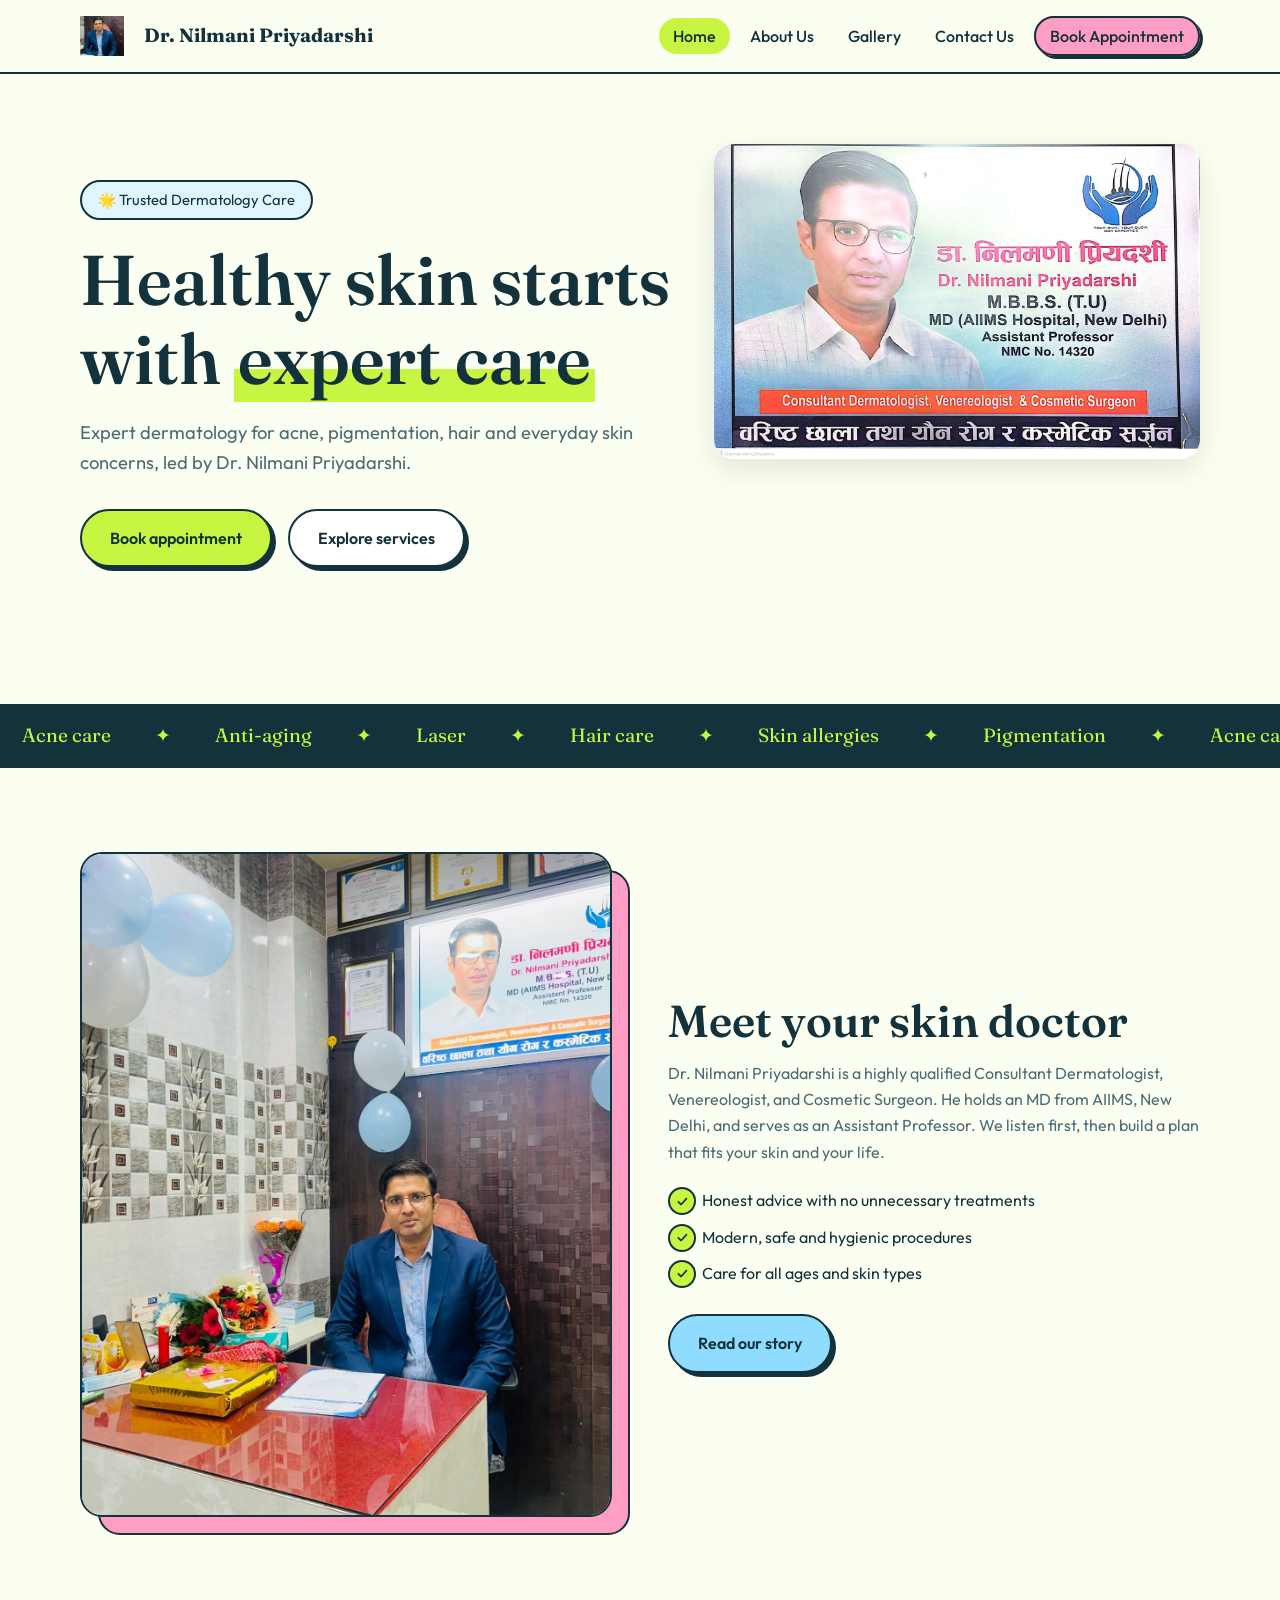
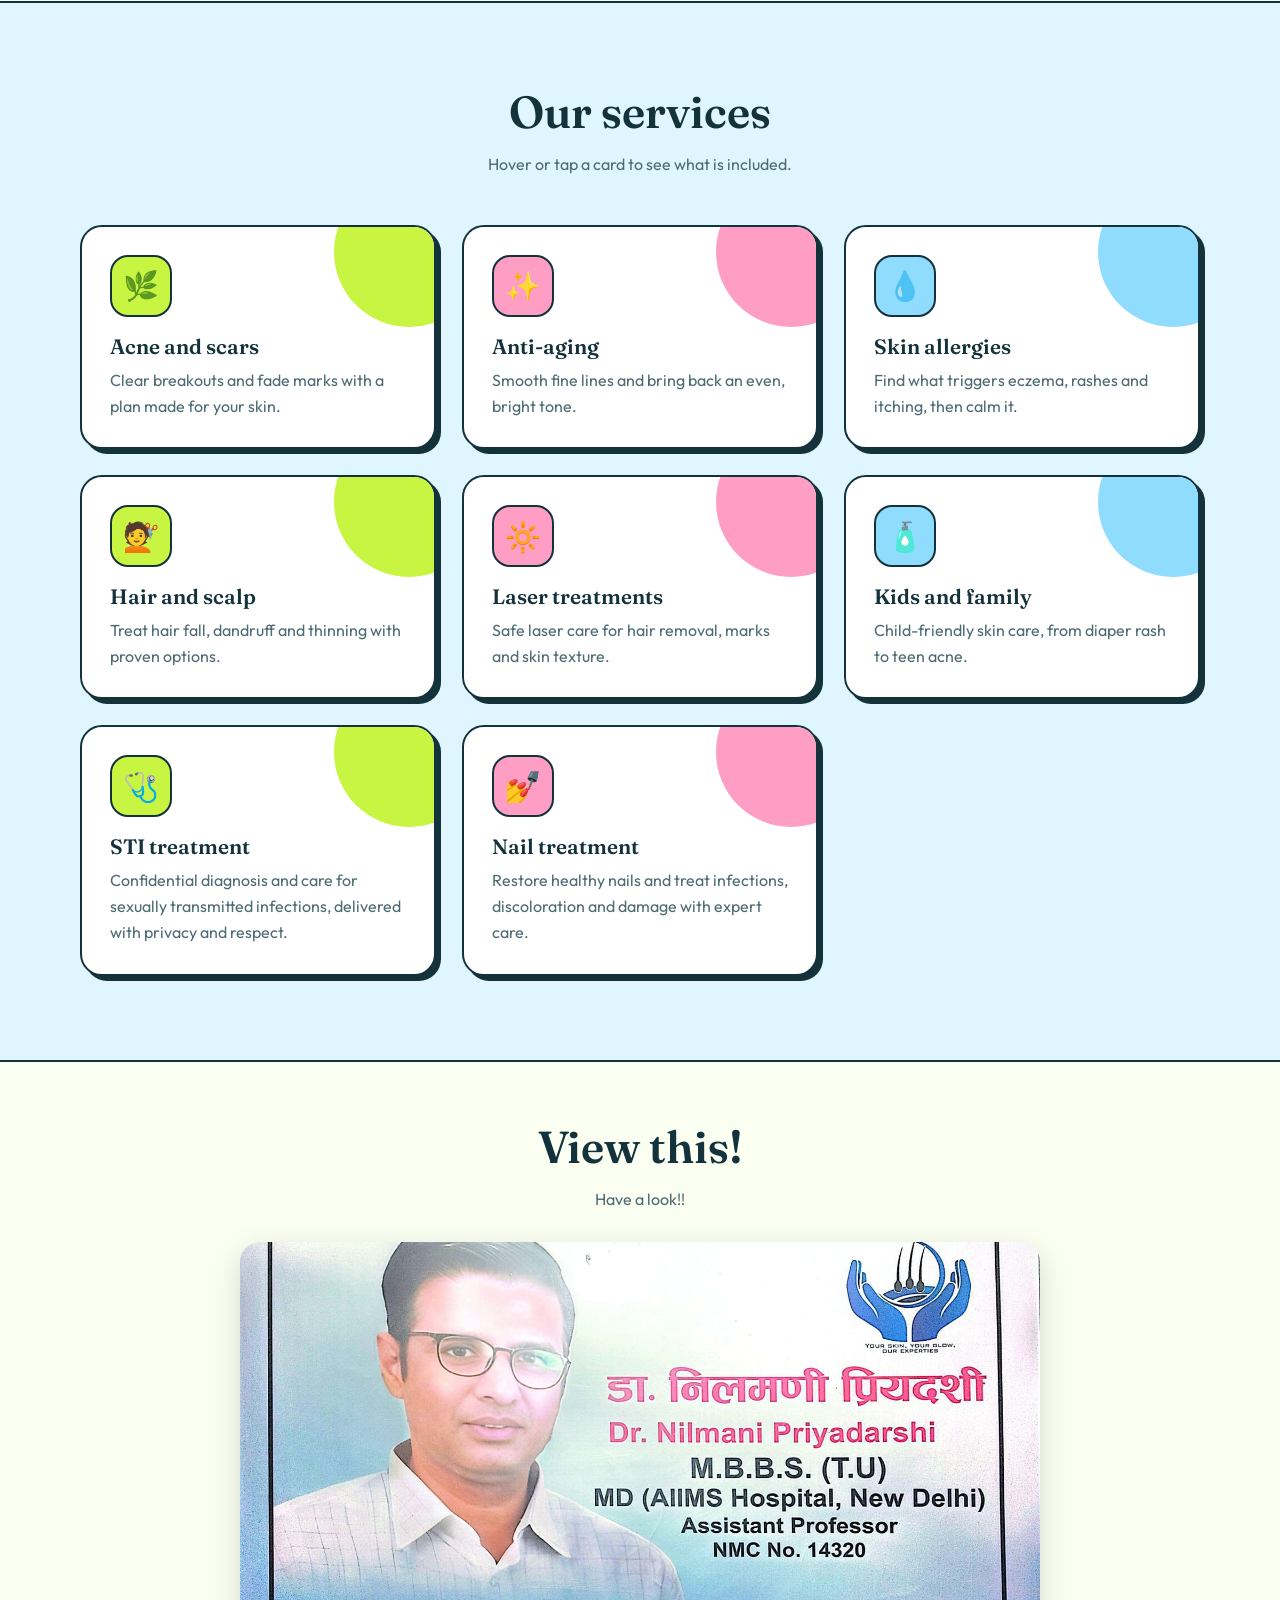
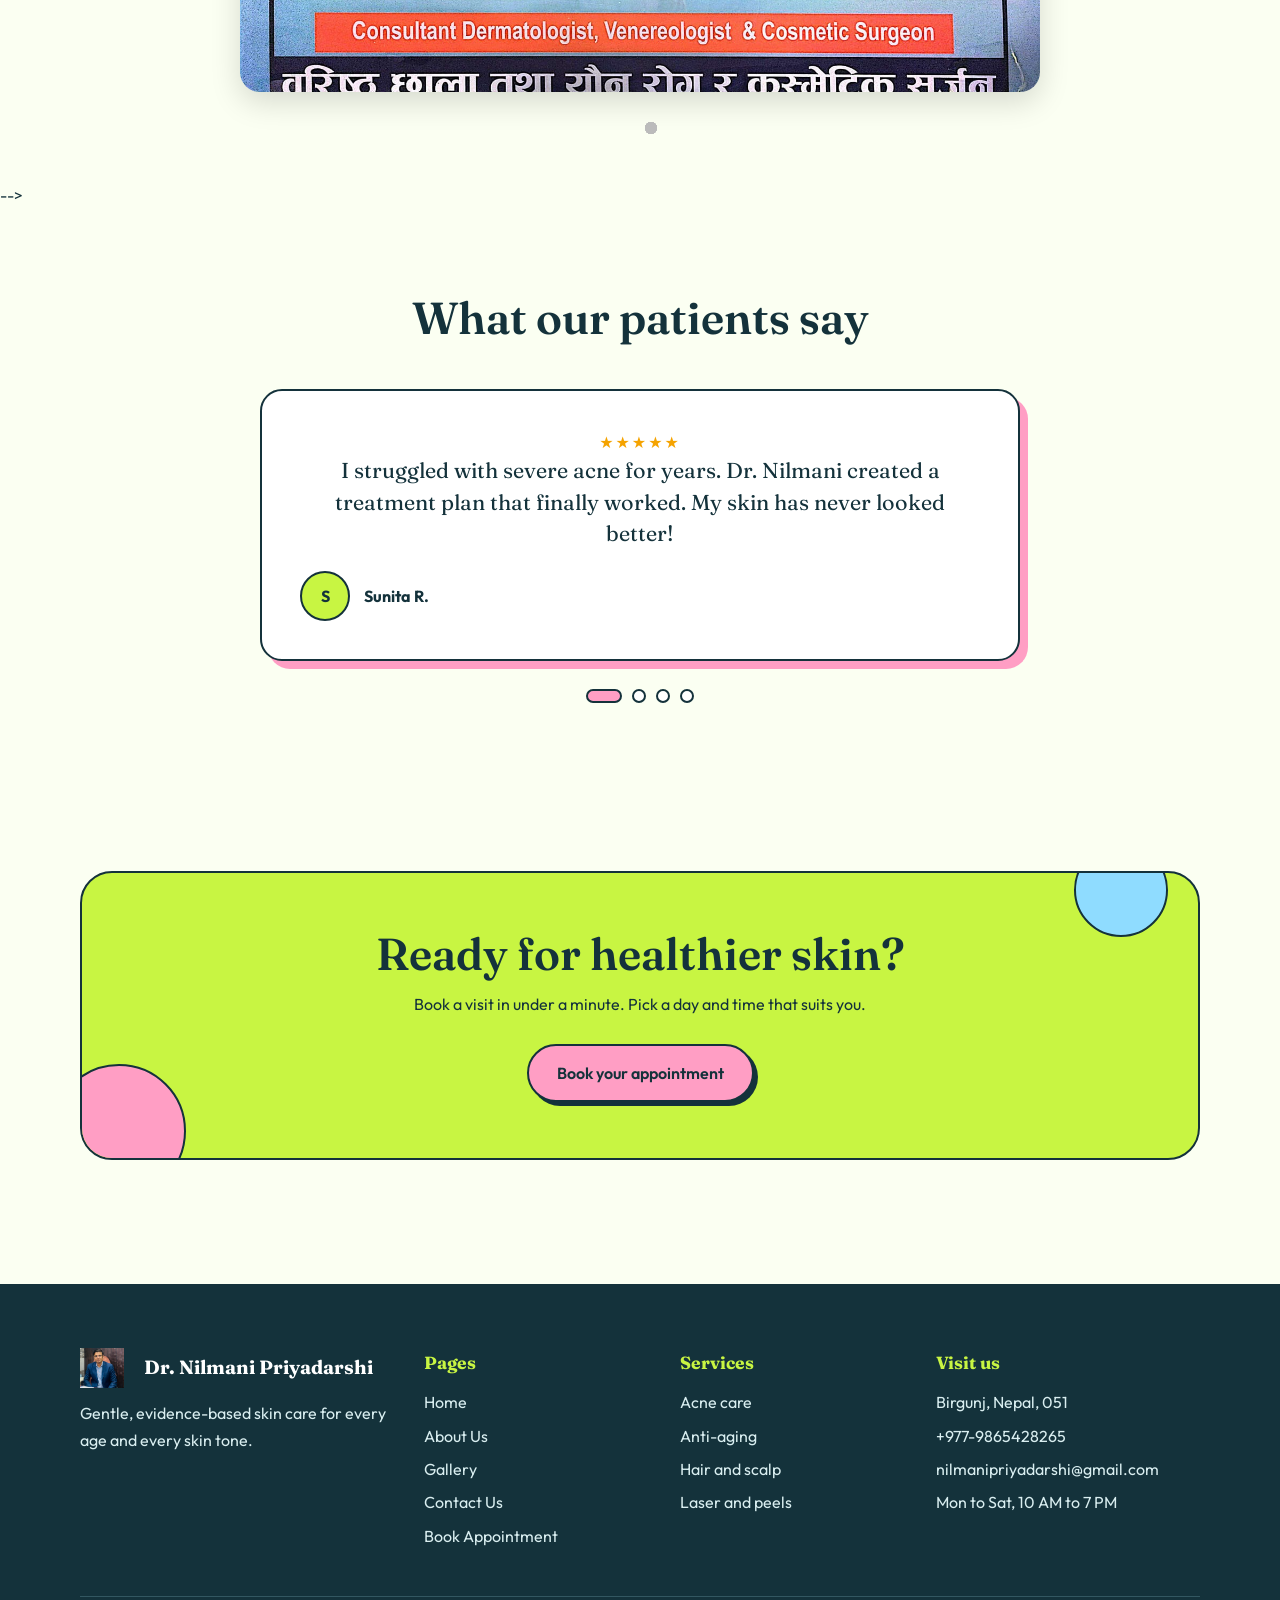
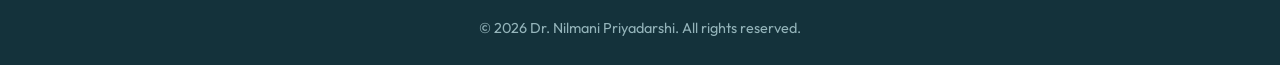
==== commit c9f654a6: "fixed" ====
--- a/index.html
+++ b/index.html
@@ -25,7 +25,7 @@
 </head><body>
 <header><div class="wrap nav">
   <a class="logo" href="index.html">
-    <img src="./logo-edited.png" alt="Clinic Logo">
+    <img src="./logo.jpg" alt="Clinic Logo">
     Dr. Nilmani Priyadarshi
   </a>
 <button class="burger" aria-label="Menu">☰</button>
@@ -119,7 +119,7 @@
 </main>
 
 <footer><div class="wrap"><div class="fgrid">
-<div><a class="logo" href="index.html"><img src="./logo-edited.png" alt="Clinic Logo"> Dr. Nilmani Priyadarshi</a><p>Gentle, evidence-based skin care for every age and every skin tone.</p></div>
+<div><a class="logo" href="index.html"><img src="./logo.jpg" alt="Clinic Logo"> Dr. Nilmani Priyadarshi</a><p>Gentle, evidence-based skin care for every age and every skin tone.</p></div>
 <div><h4>Pages</h4><ul><li><a href="index.html" class=active>Home</a></li><li><a href="about.html">About Us</a></li><li><a href="gallery.html">Gallery</a></li><li><a href="contact.html">Contact Us</a></li><li><a href="appointment.html">Book Appointment</a></li></ul></div>
 <div><h4>Services</h4><ul><li>Acne care</li><li>Anti-aging</li><li>Hair and scalp</li><li>Laser and peels</li></ul></div>
 <div><h4>Visit us</h4><ul><li>Birgunj, Nepal, 051</li><li>+977-9865428265</li><li>nilmanipriyadarshi@gmail.com</li><li>Mon to Sat, 10 AM to 7 PM</li></ul></div></div>
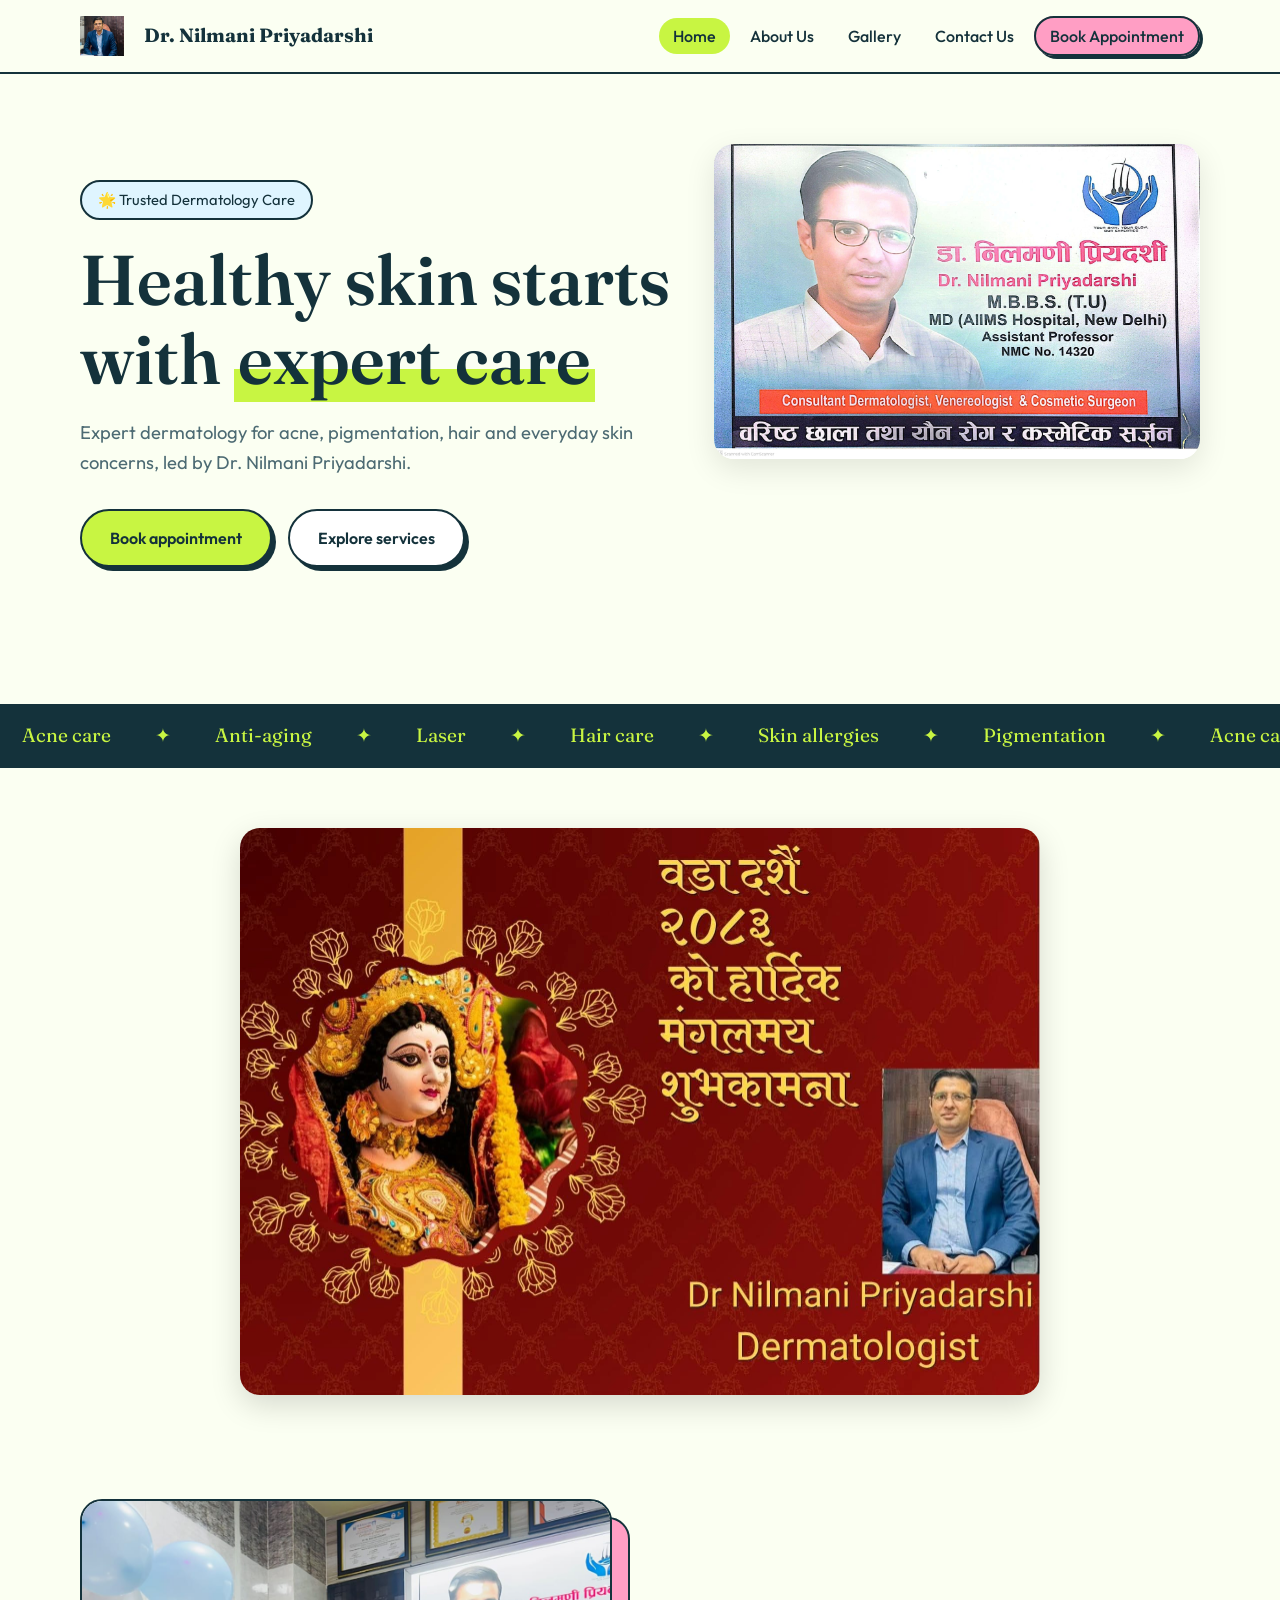
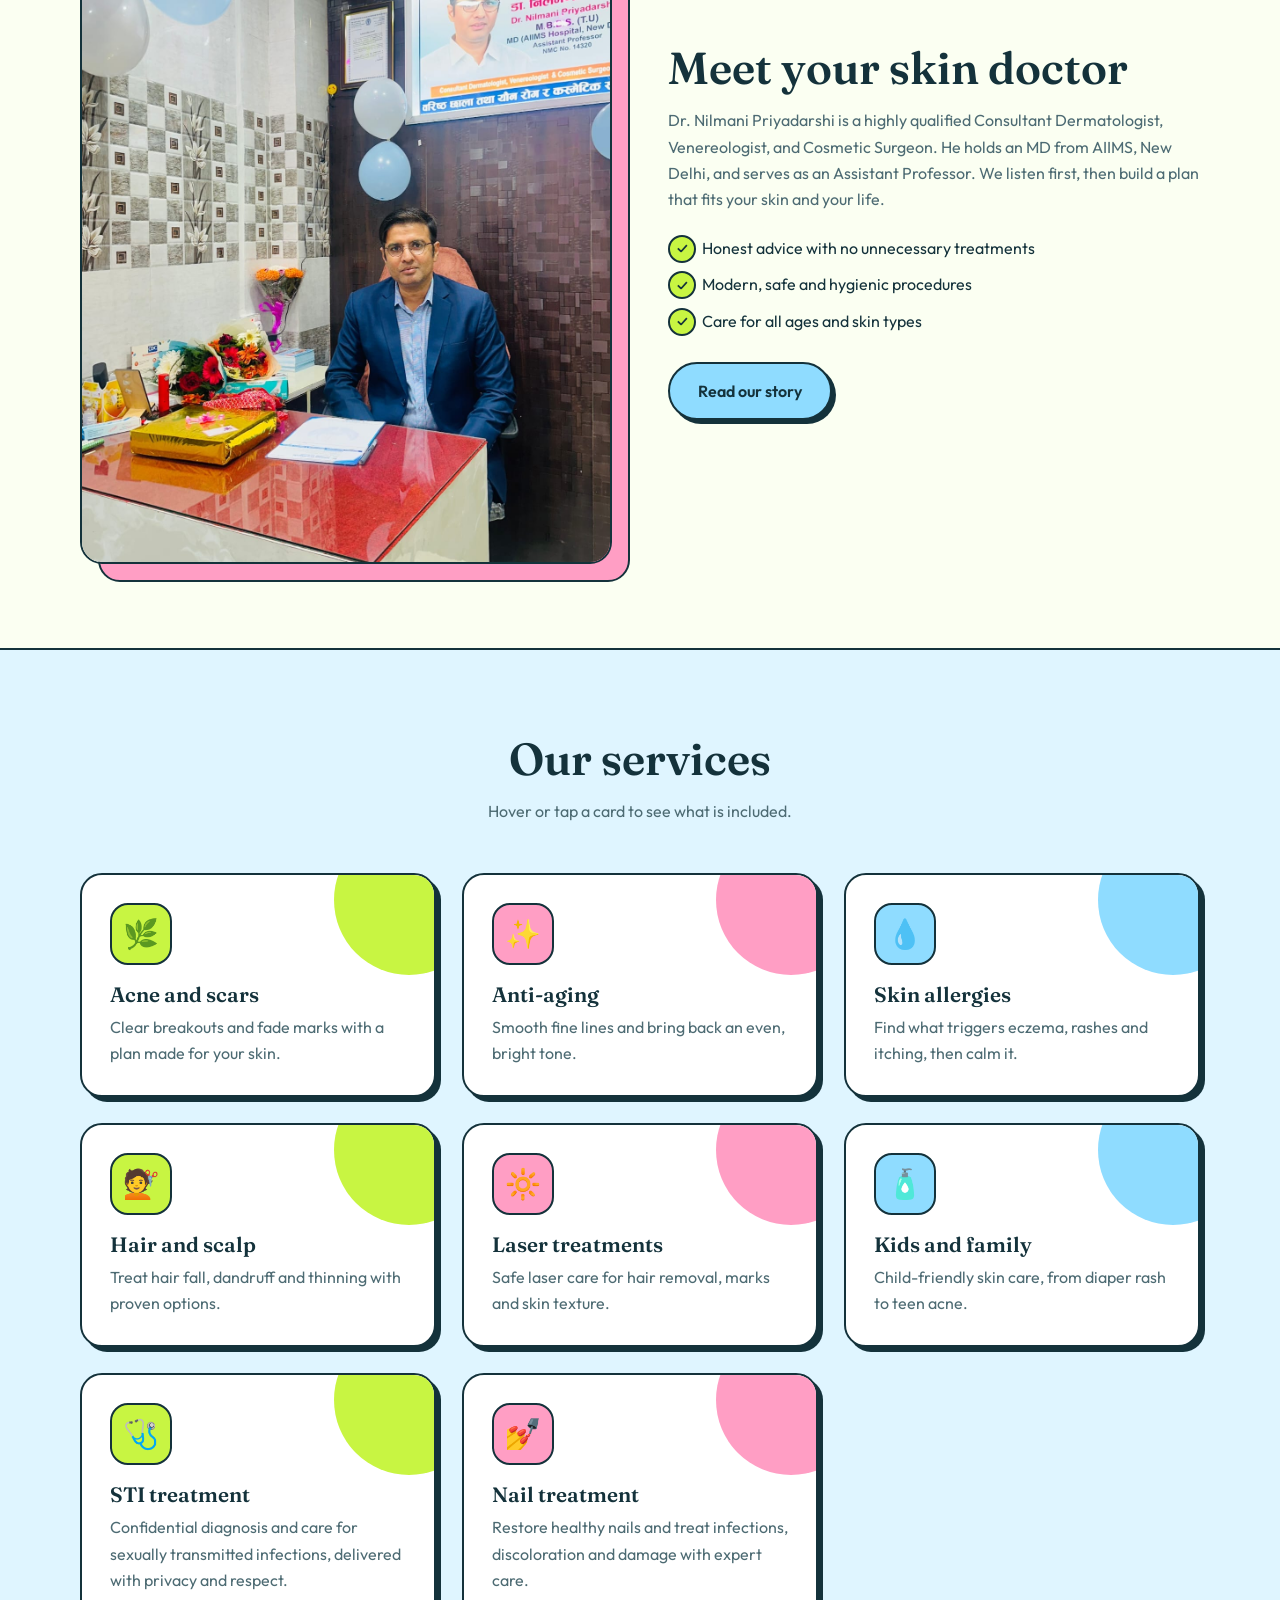
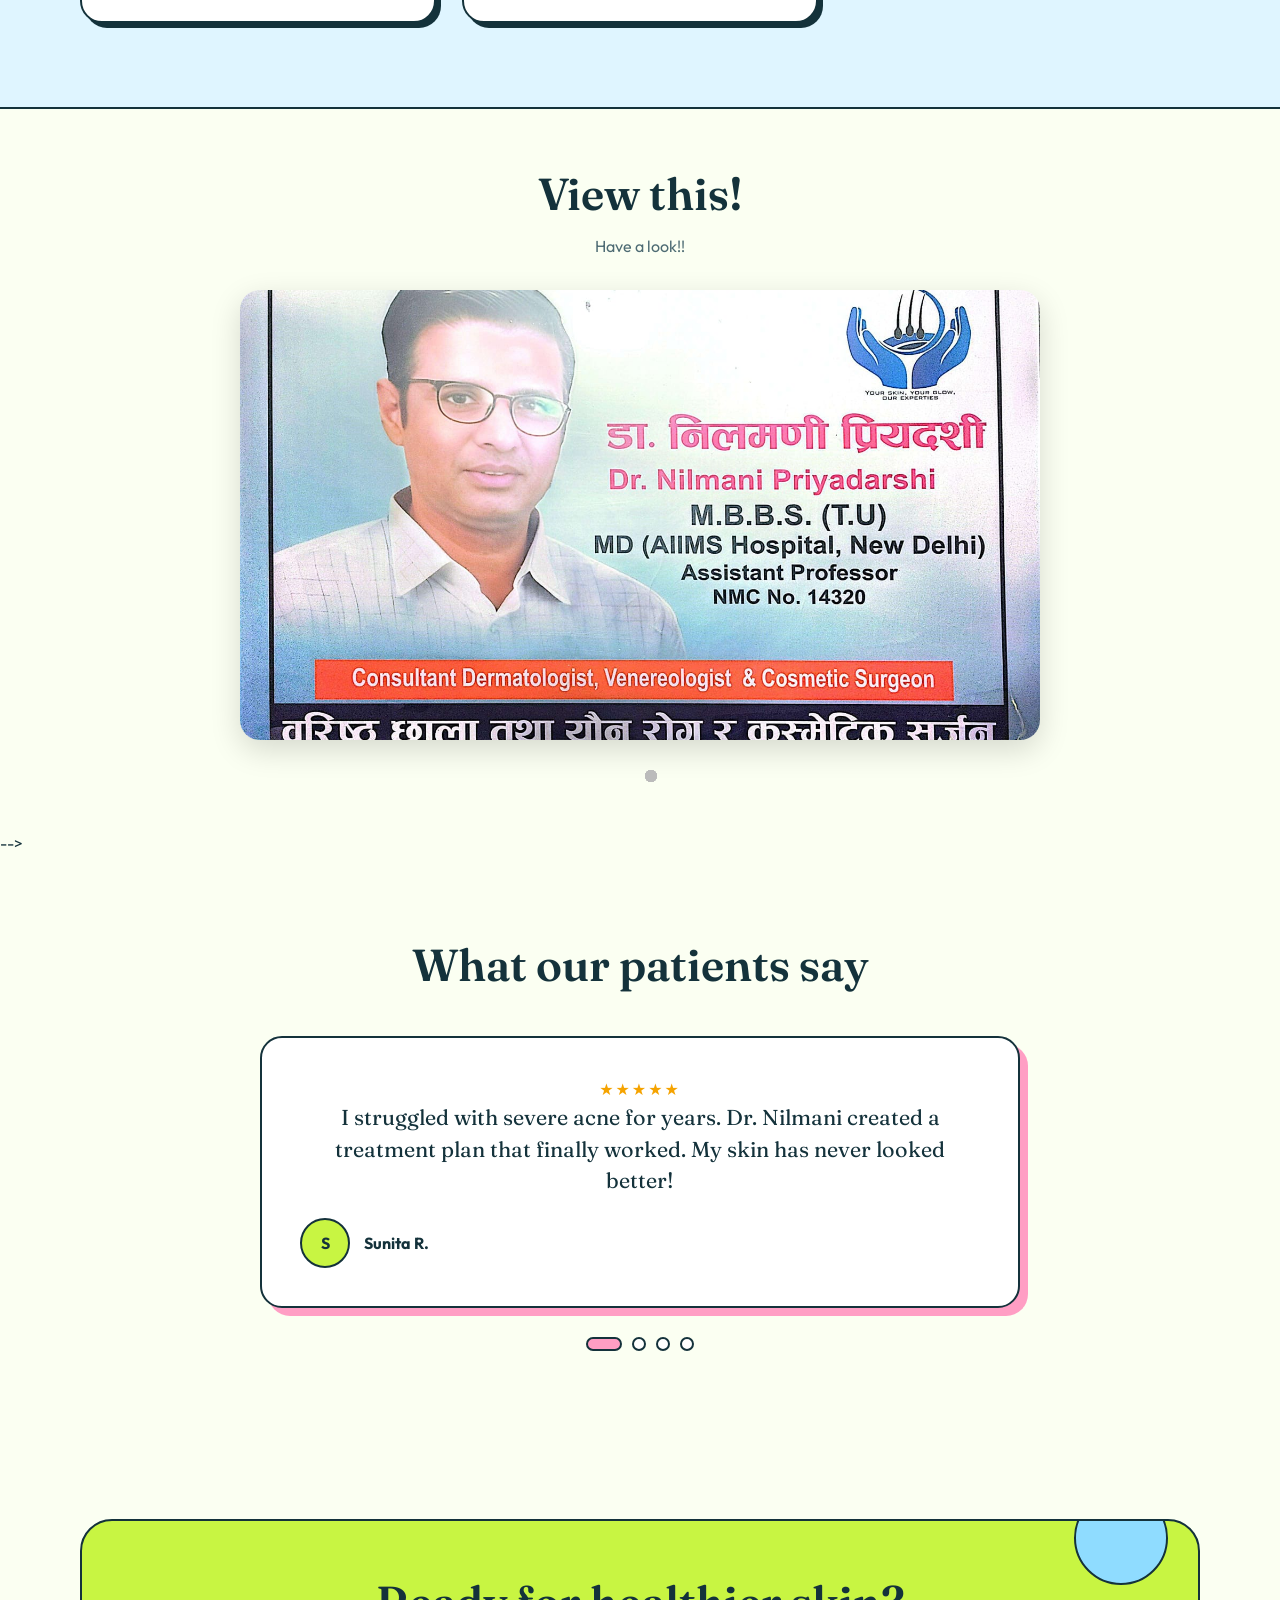
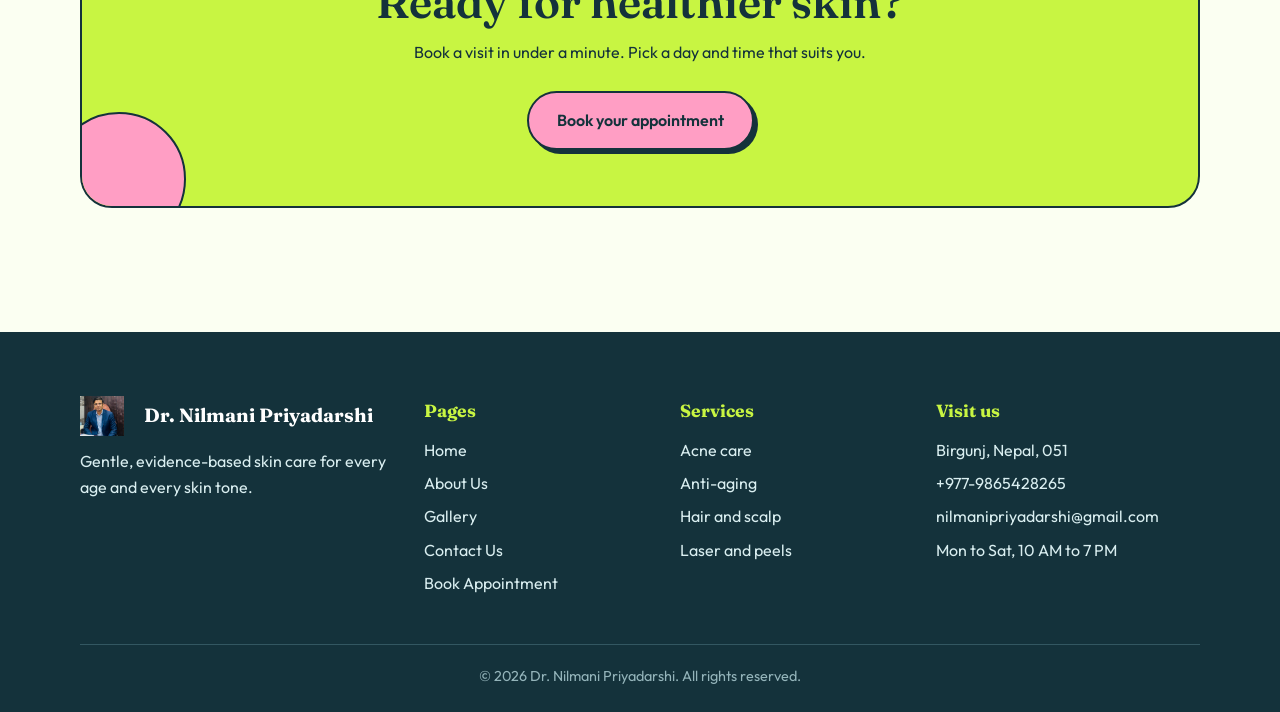
==== commit 815d5922: "fixed poster and gallary sections" ====
--- a/index.html
+++ b/index.html
@@ -42,6 +42,14 @@
 </div></div></section>
 
 <div class="marq" aria-hidden="true"><div><span>Acne care</span><span>✦</span><span>Anti-aging</span><span>✦</span><span>Laser</span><span>✦</span><span>Hair care</span><span>✦</span><span>Skin allergies</span><span>✦</span><span>Pigmentation</span><span>✦</span><span>Acne care</span><span>✦</span><span>Anti-aging</span><span>✦</span><span>Laser</span><span>✦</span><span>Hair care</span><span>✦</span><span>Skin allergies</span><span>✦</span><span>Pigmentation</span><span>✦</span></div></div>
+
+<!-- NEW POSTER SHOWCASE SECTION -->
+<section style="padding: 60px 0 20px;">
+  <div class="wrap center rv">
+    <!-- Add your poster image here by changing ./poster.jpg -->
+    <img src="./DC3.jpeg" alt="Clinic Poster Showcase" style="width: 100%; max-width: 800px; height: auto; border-radius: 20px; box-shadow: 0 10px 30px rgba(0,0,0,0.15); display: block; margin: 0 auto;">
+  </div>
+</section>
 
 <section><div class="wrap two">
   <div class="photo rv"><img src="dr-nilmani.jpg" alt="Dr. Nilmani Priyadarshi consulting"></div>
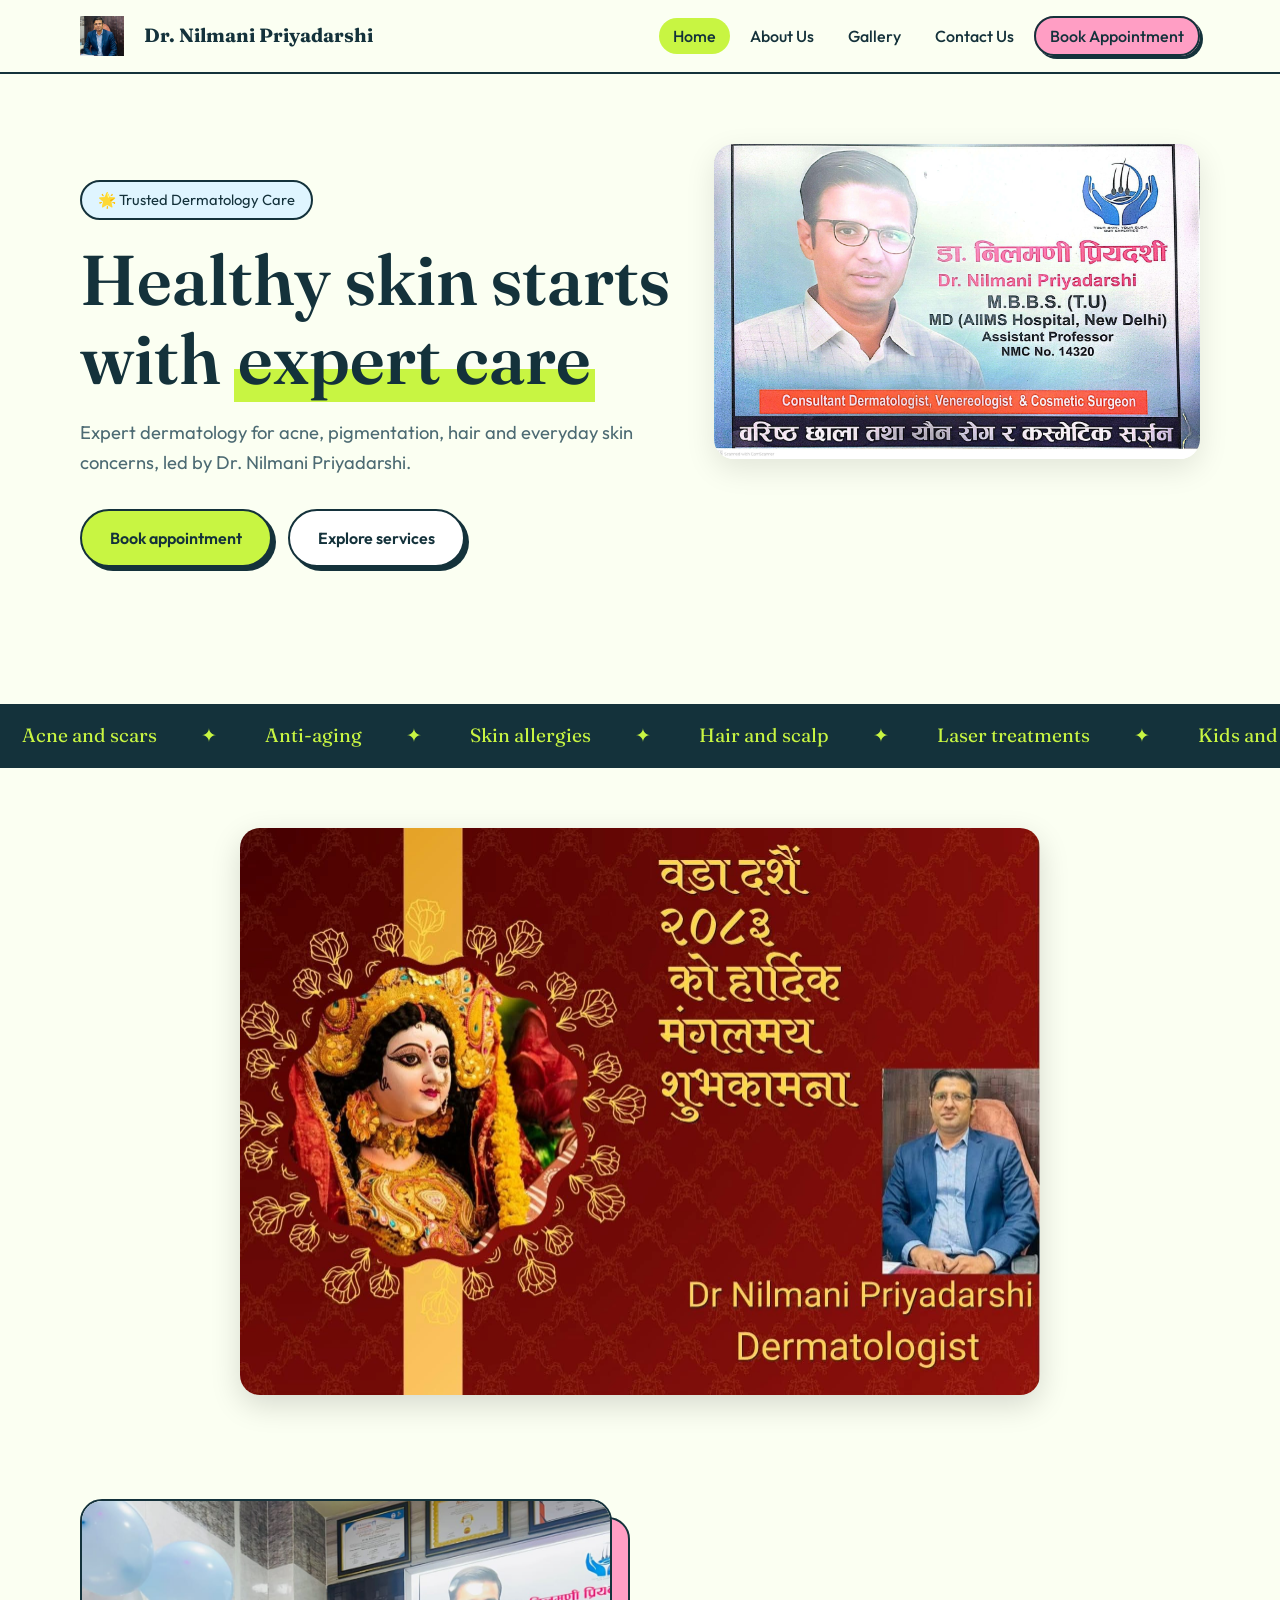
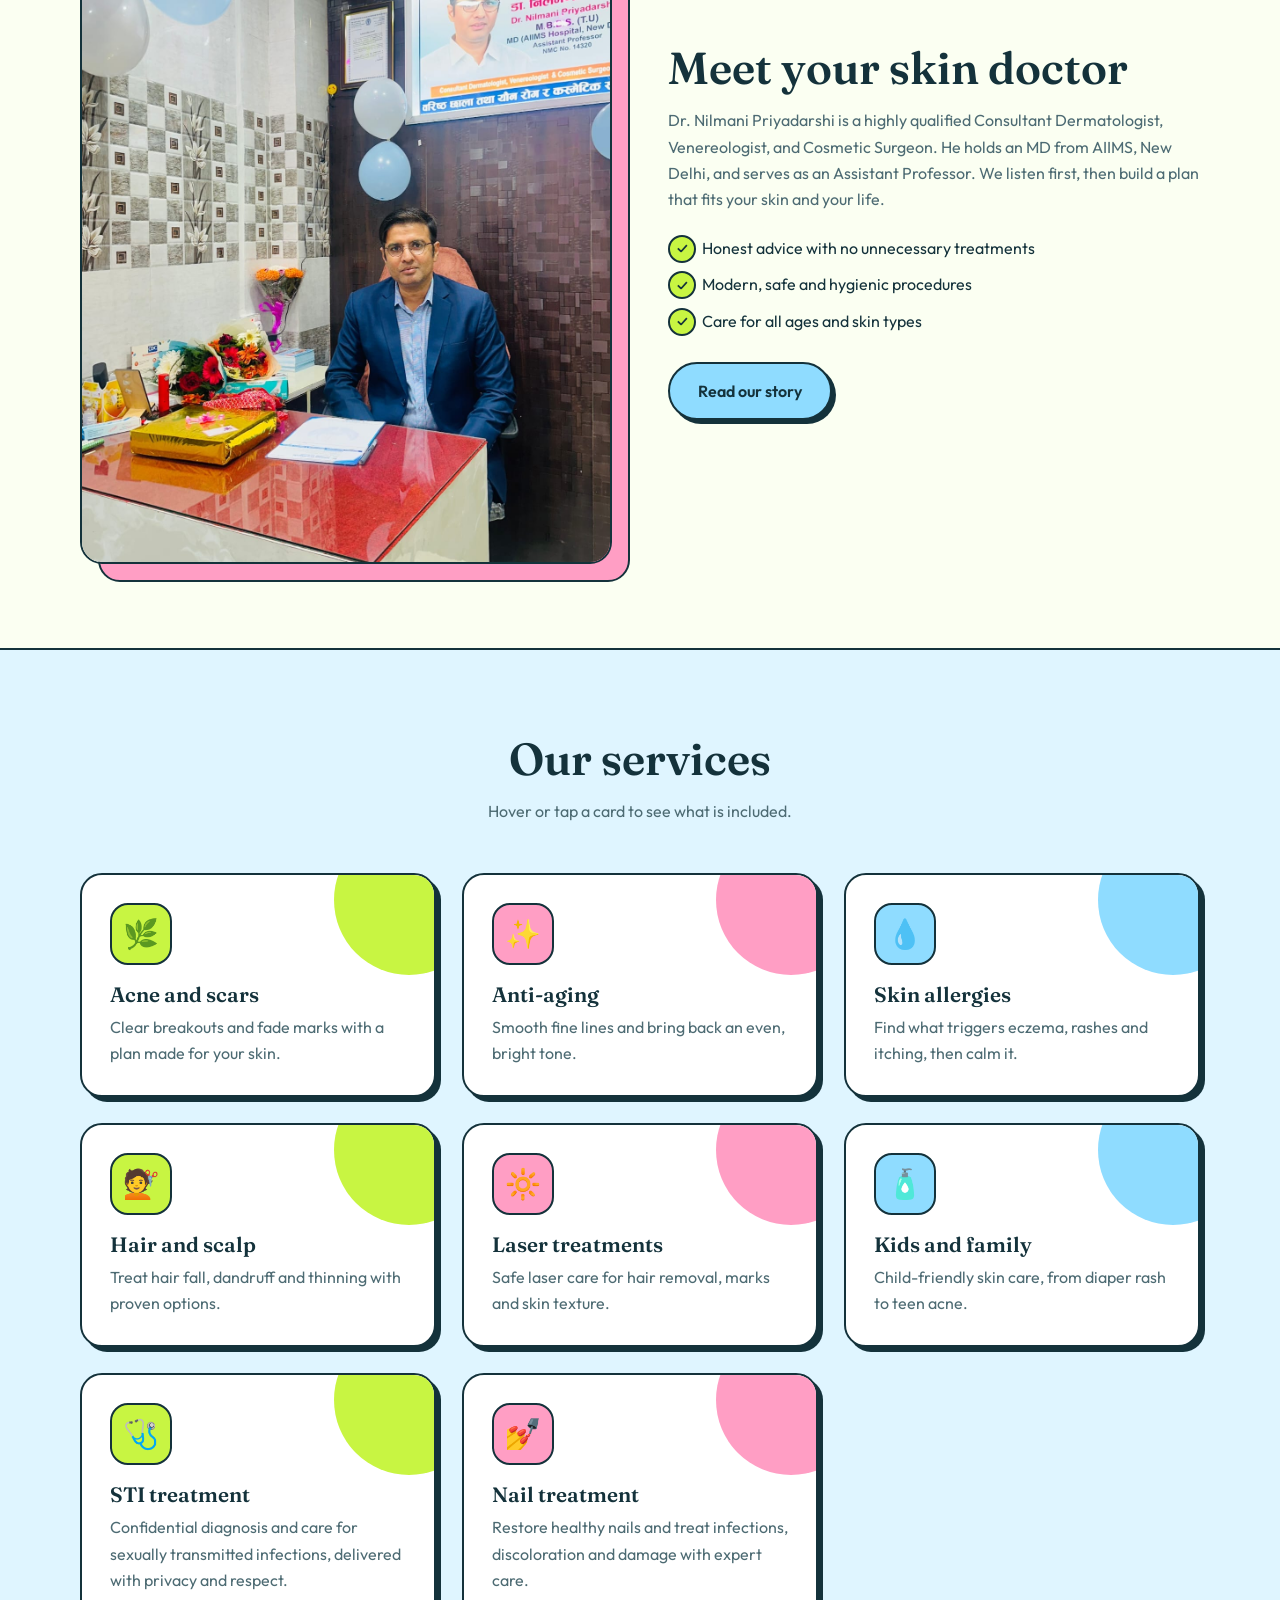
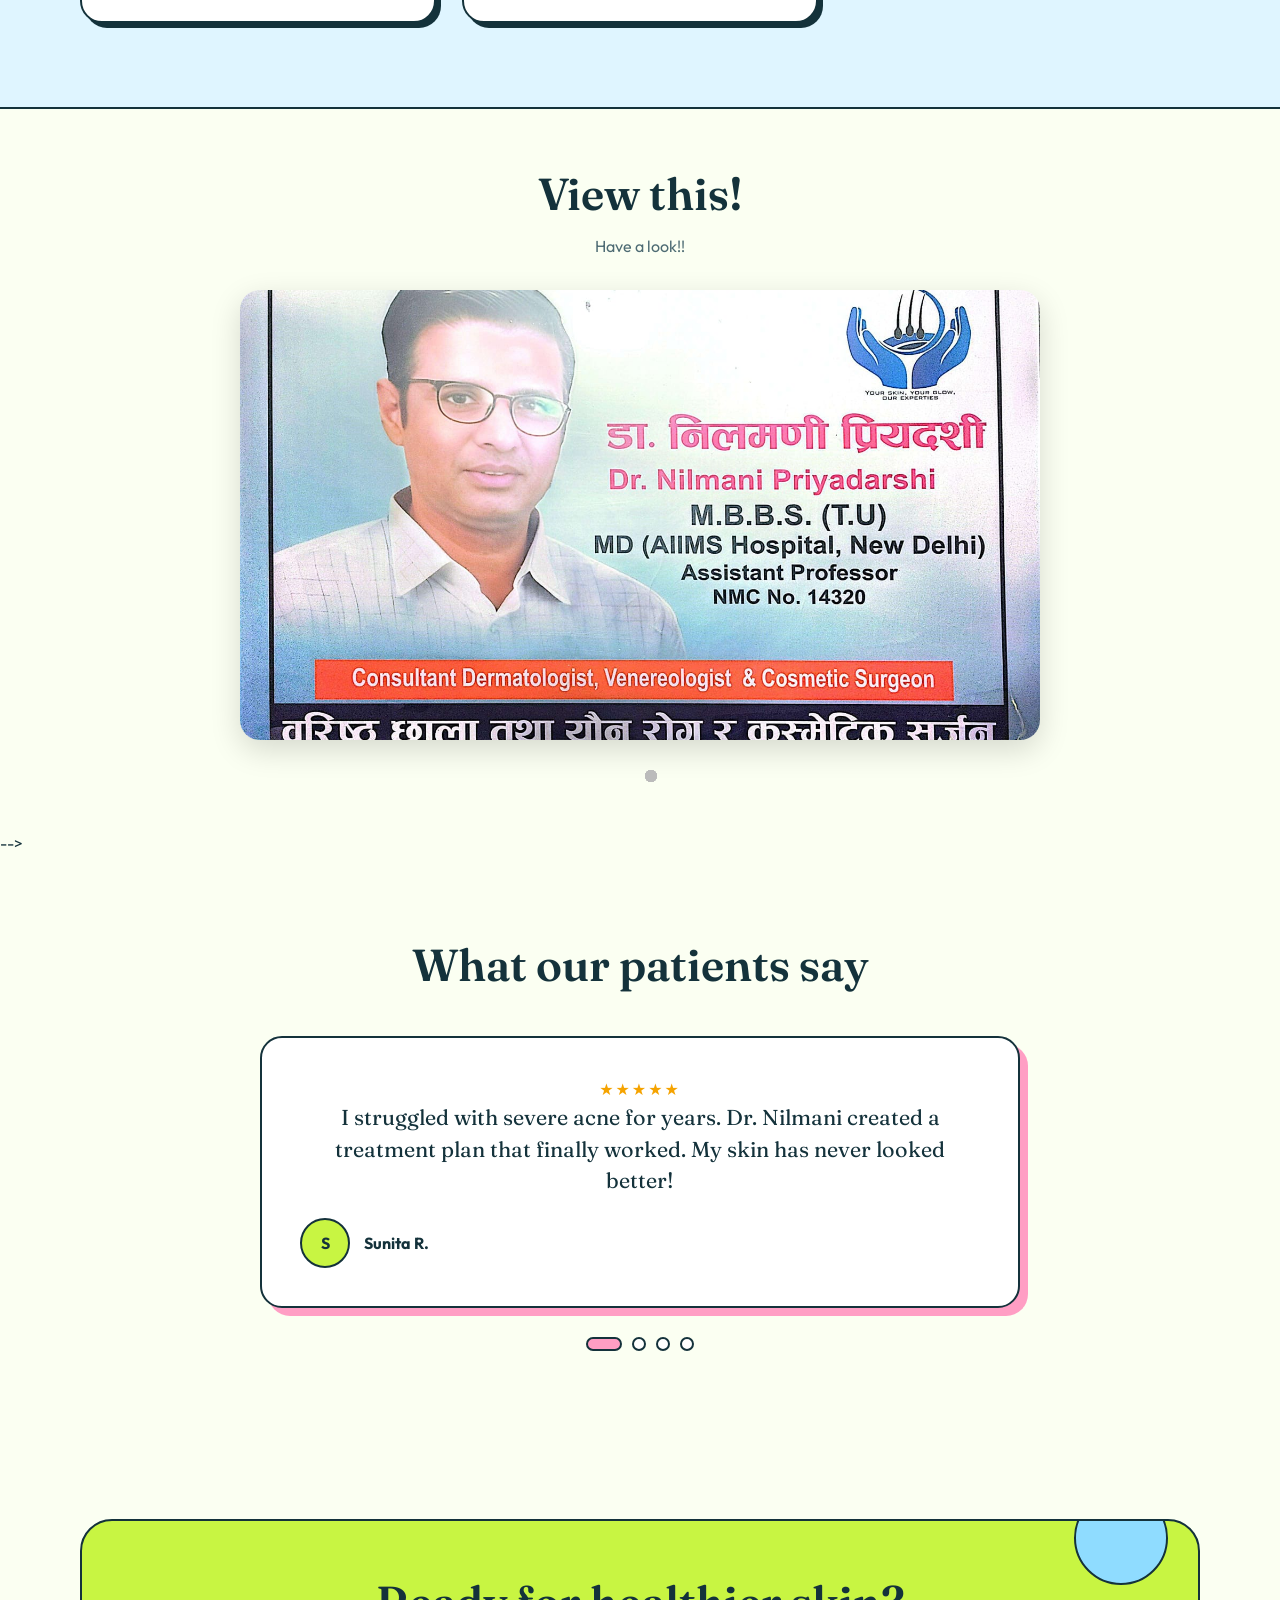
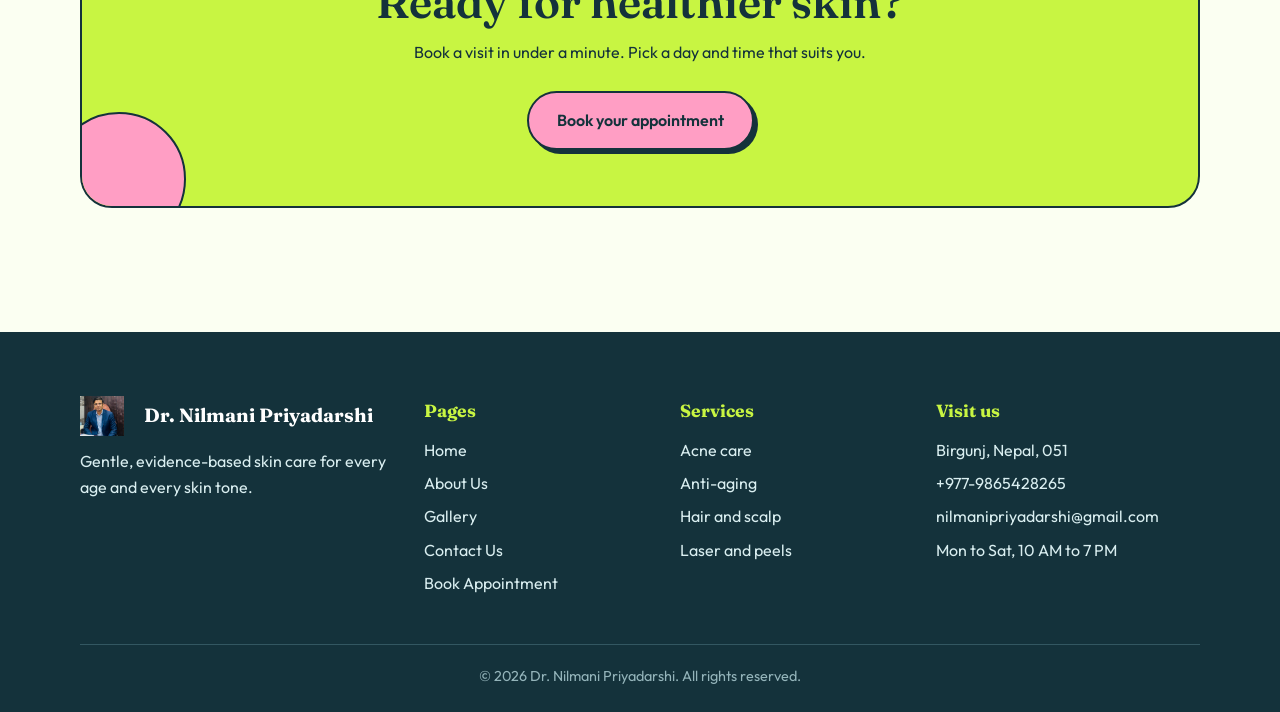
==== commit 20b6f685: "fixed infinite scroller" ====
--- a/index.html
+++ b/index.html
@@ -41,7 +41,28 @@
   <img src="./banner.jpg" alt="Dr. Nilmani Priyadarshi - Consultant Dermatologist">
 </div></div></section>
 
-<div class="marq" aria-hidden="true"><div><span>Acne care</span><span>✦</span><span>Anti-aging</span><span>✦</span><span>Laser</span><span>✦</span><span>Hair care</span><span>✦</span><span>Skin allergies</span><span>✦</span><span>Pigmentation</span><span>✦</span><span>Acne care</span><span>✦</span><span>Anti-aging</span><span>✦</span><span>Laser</span><span>✦</span><span>Hair care</span><span>✦</span><span>Skin allergies</span><span>✦</span><span>Pigmentation</span><span>✦</span></div></div>
+<div class="marq" aria-hidden="true">
+  <div>
+    <span>Acne and scars</span><span>✦</span>
+    <span>Anti-aging</span><span>✦</span>
+    <span>Skin allergies</span><span>✦</span>
+    <span>Hair and scalp</span><span>✦</span>
+    <span>Laser treatments</span><span>✦</span>
+    <span>Kids and family</span><span>✦</span>
+    <span>STI treatment</span><span>✦</span>
+    <span>Nail treatment</span><span>✦</span>
+    
+    <!-- Duplicated for smooth infinite scrolling -->
+    <span>Acne and scars</span><span>✦</span>
+    <span>Anti-aging</span><span>✦</span>
+    <span>Skin allergies</span><span>✦</span>
+    <span>Hair and scalp</span><span>✦</span>
+    <span>Laser treatments</span><span>✦</span>
+    <span>Kids and family</span><span>✦</span>
+    <span>STI treatment</span><span>✦</span>
+    <span>Nail treatment</span><span>✦</span>
+  </div>
+</div>
 
 <!-- NEW POSTER SHOWCASE SECTION -->
 <section style="padding: 60px 0 20px;">
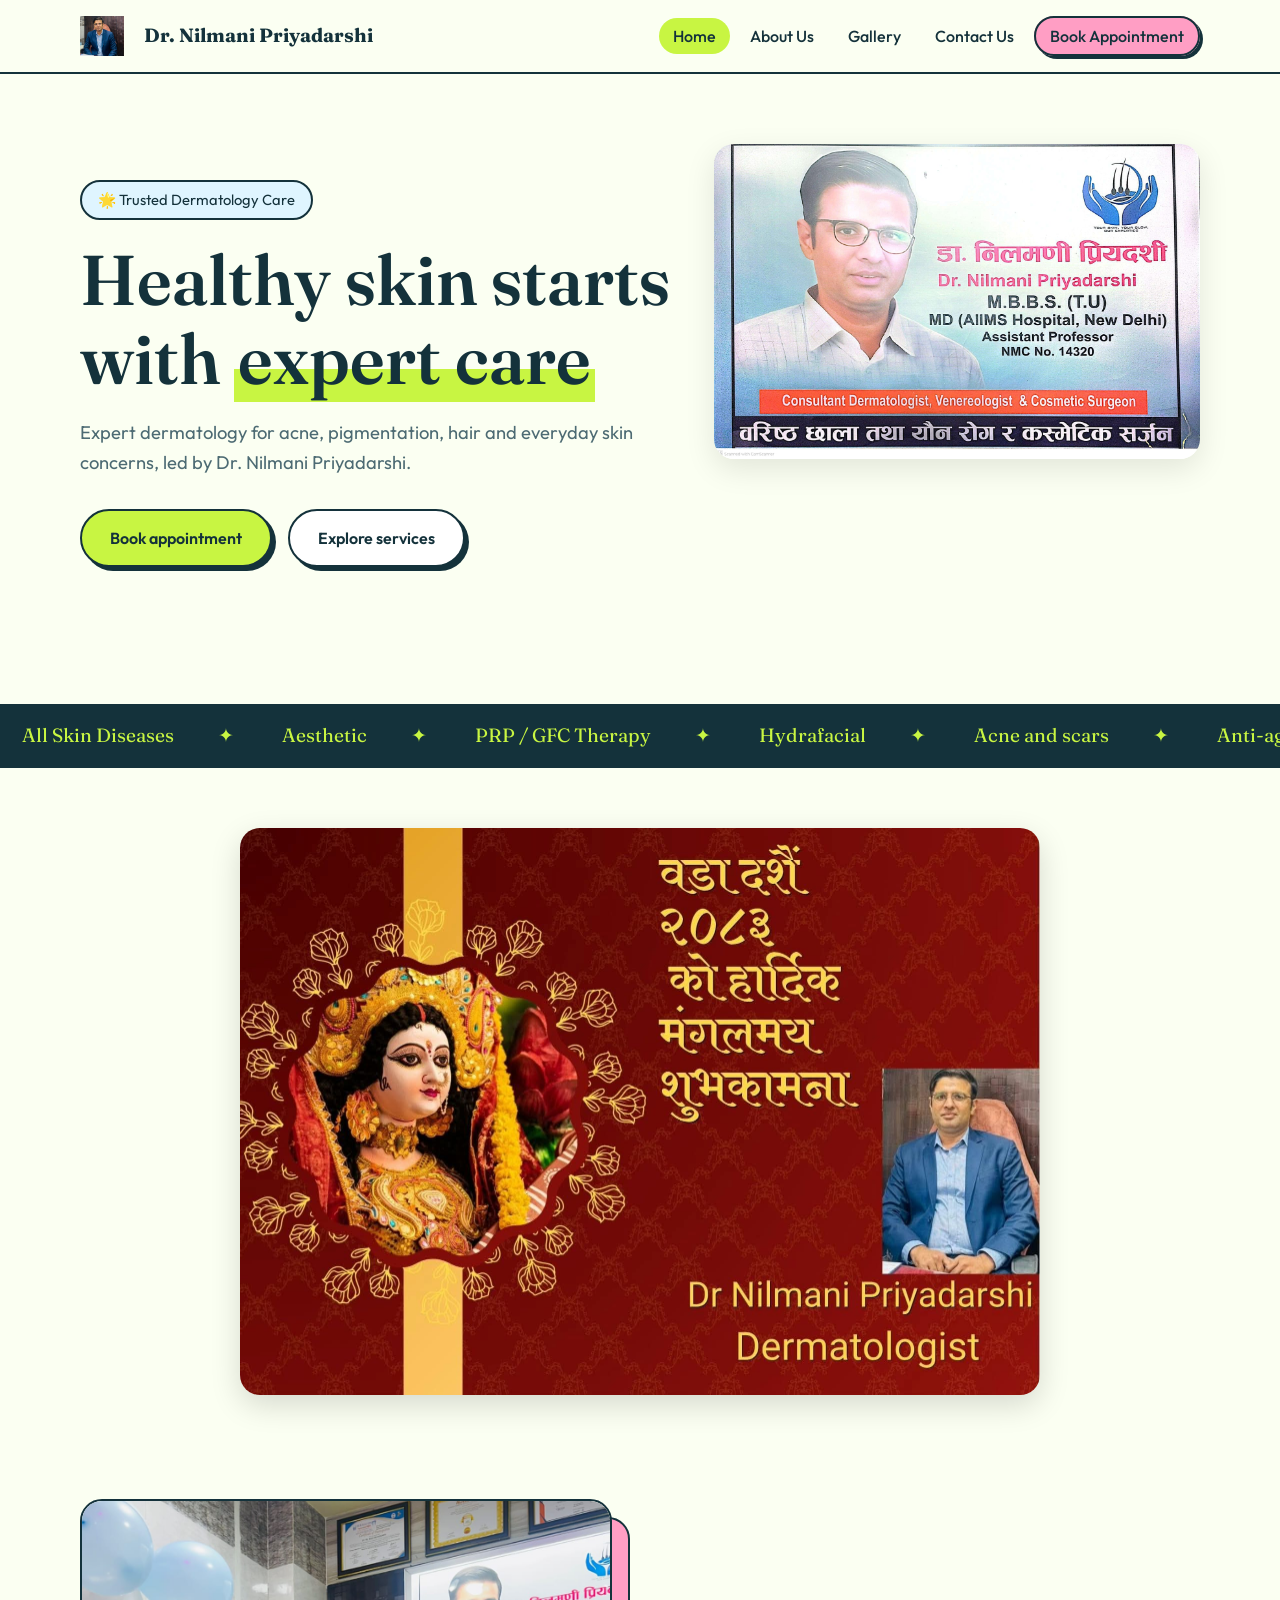
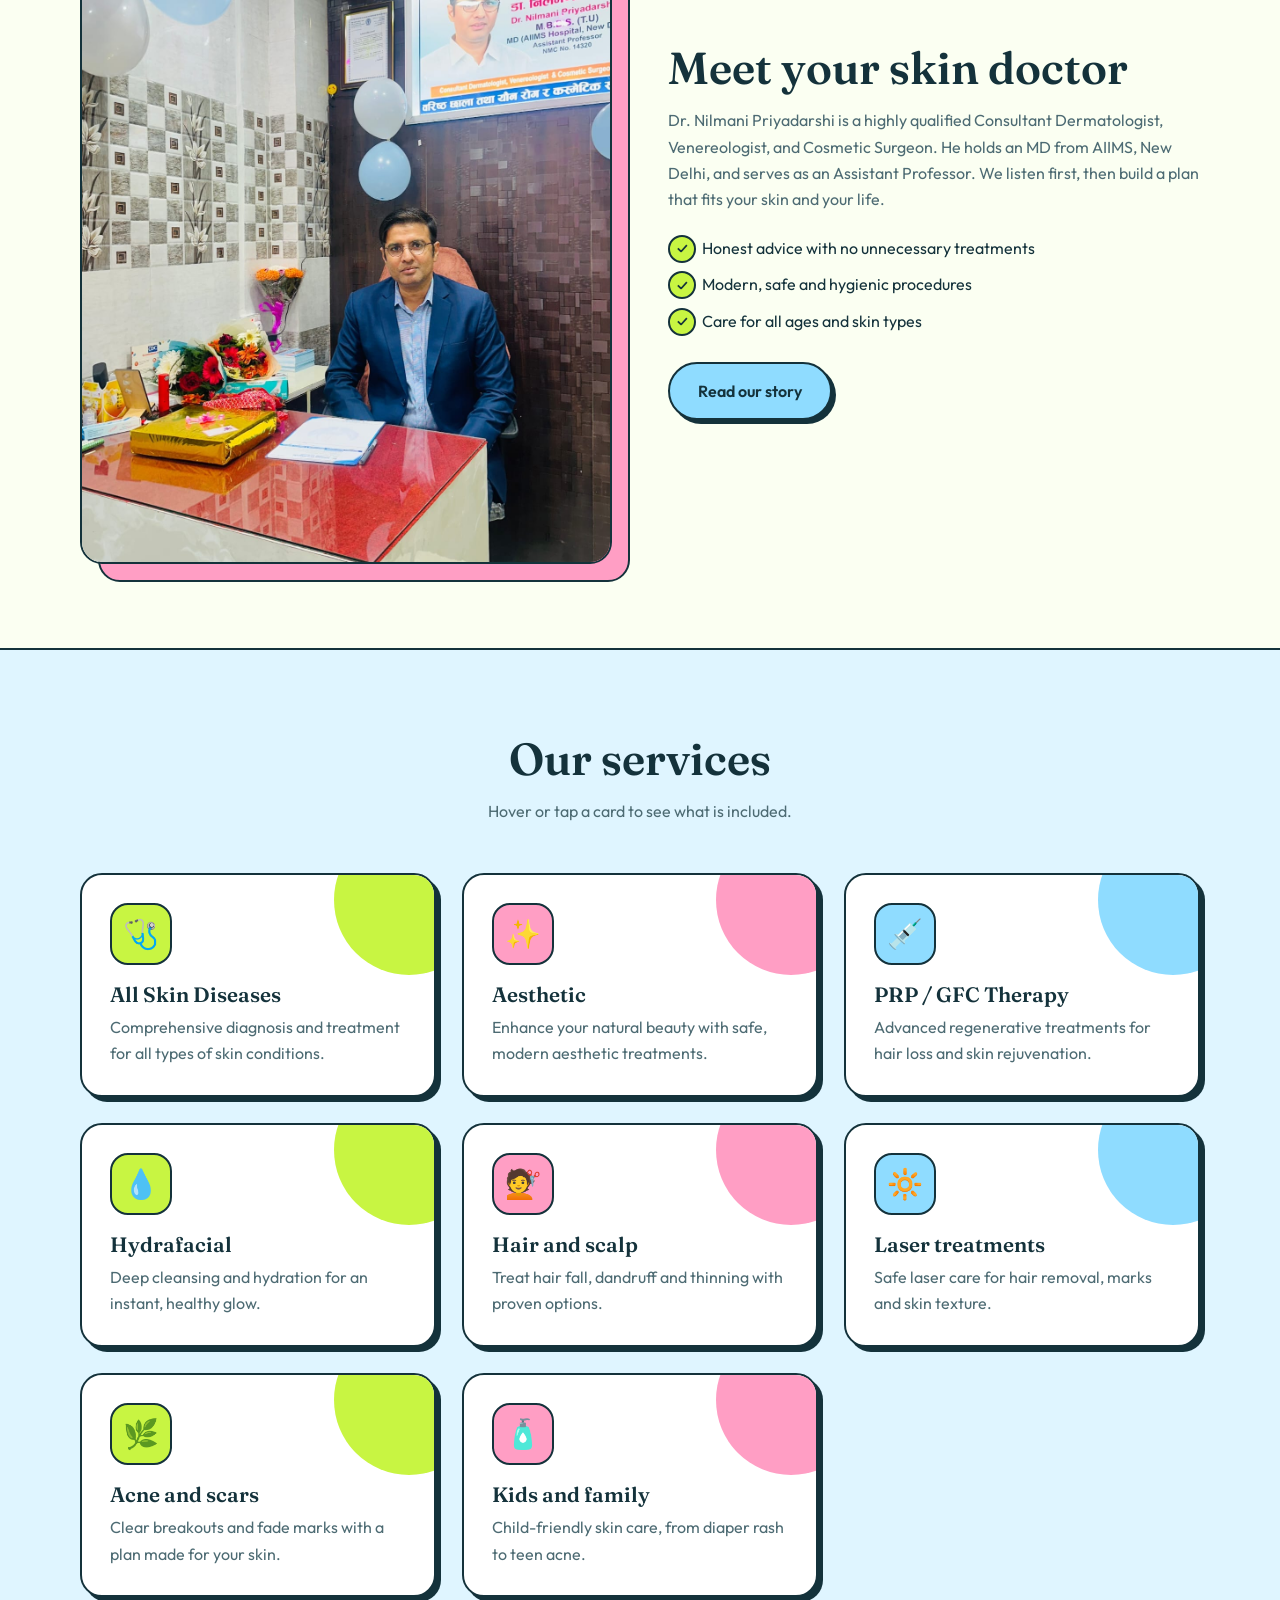
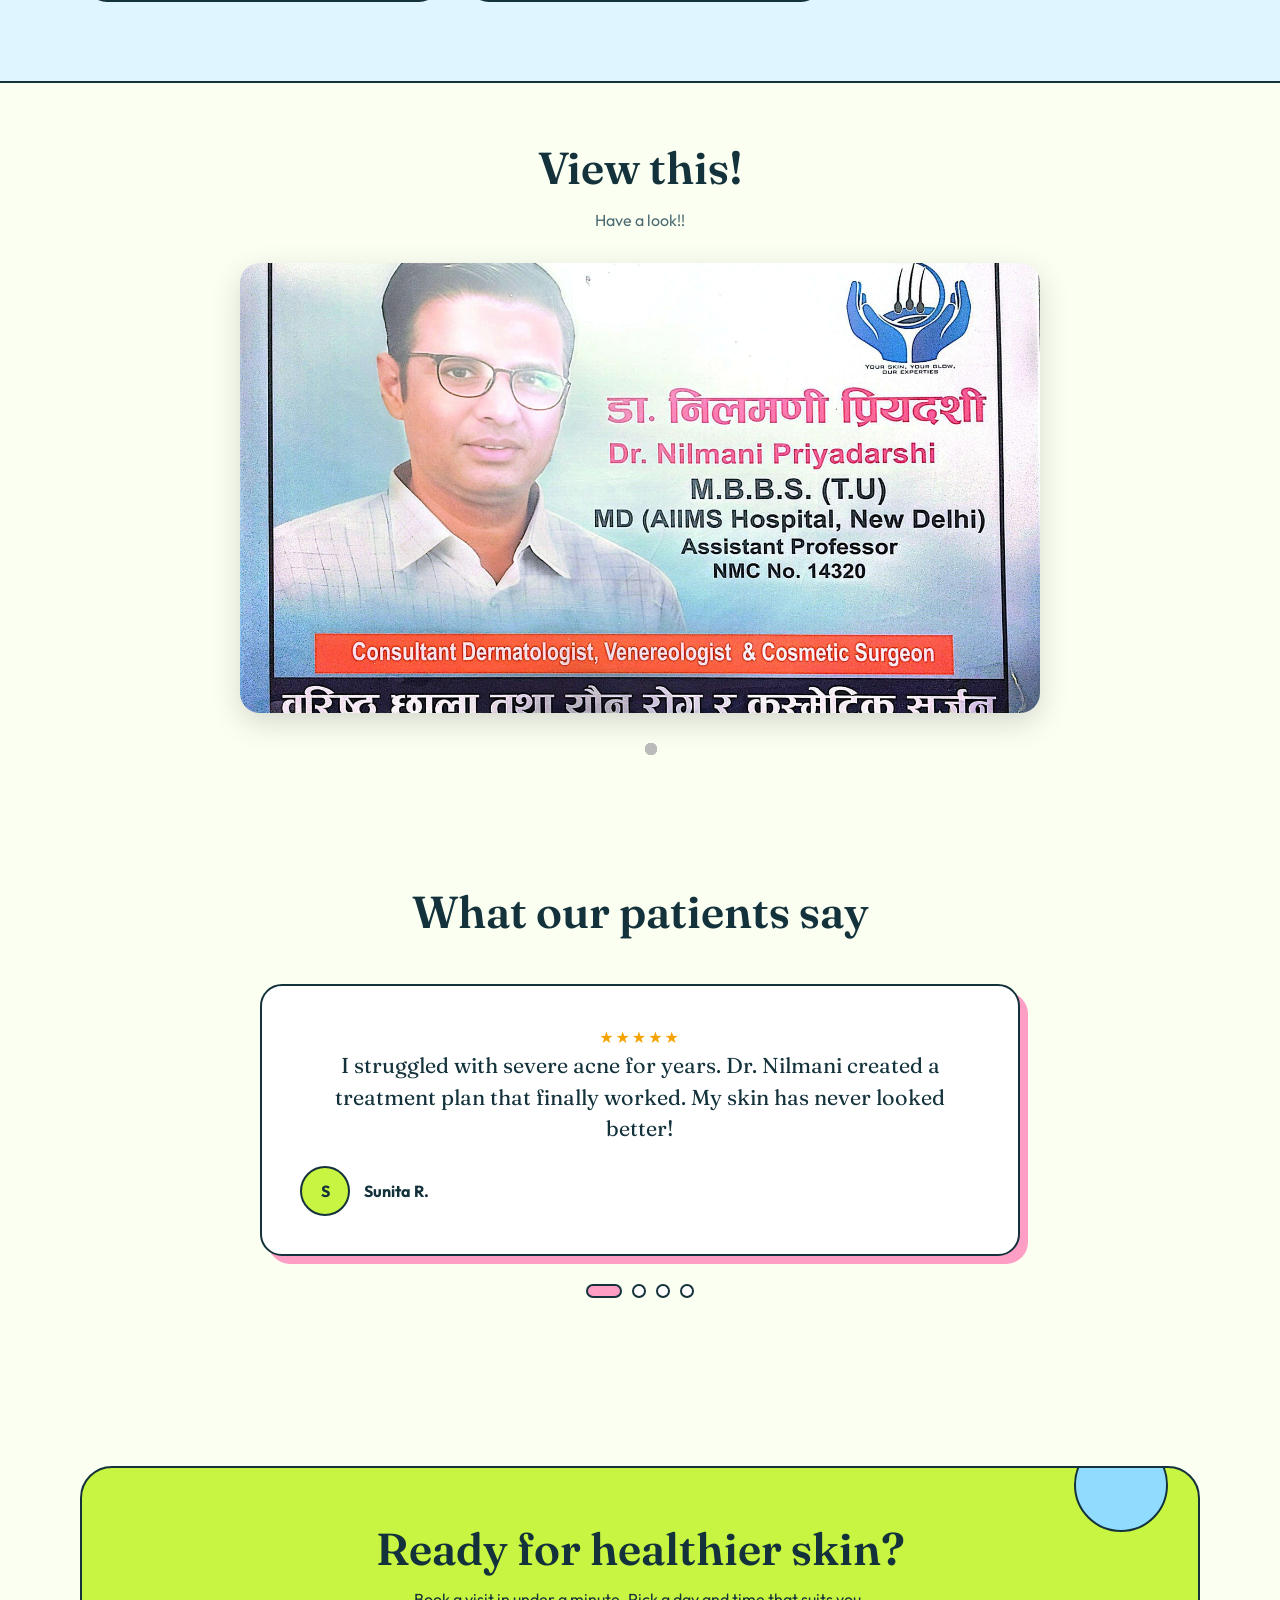
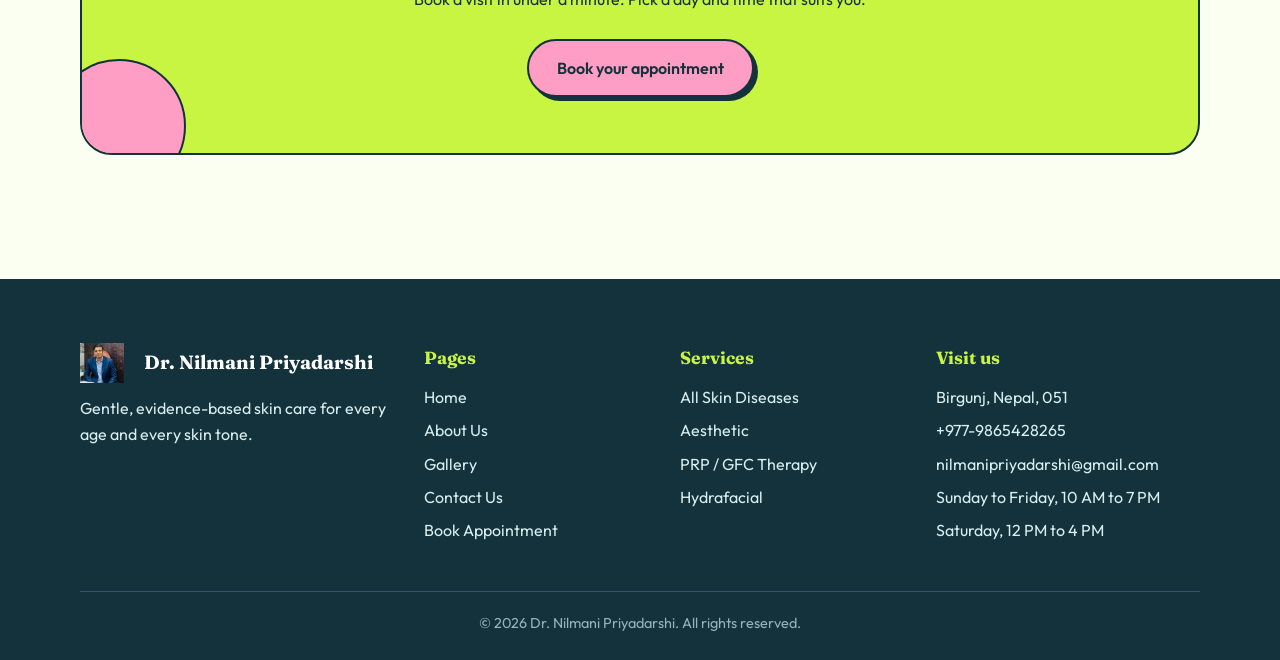
==== commit 243d972f: "fixed" ====
--- a/index.html
+++ b/index.html
@@ -43,24 +43,24 @@
 
 <div class="marq" aria-hidden="true">
   <div>
+    <span>All Skin Diseases</span><span>✦</span>
+    <span>Aesthetic</span><span>✦</span>
+    <span>PRP / GFC Therapy</span><span>✦</span>
+    <span>Hydrafacial</span><span>✦</span>
     <span>Acne and scars</span><span>✦</span>
     <span>Anti-aging</span><span>✦</span>
-    <span>Skin allergies</span><span>✦</span>
     <span>Hair and scalp</span><span>✦</span>
     <span>Laser treatments</span><span>✦</span>
-    <span>Kids and family</span><span>✦</span>
-    <span>STI treatment</span><span>✦</span>
-    <span>Nail treatment</span><span>✦</span>
     
     <!-- Duplicated for smooth infinite scrolling -->
+    <span>All Skin Diseases</span><span>✦</span>
+    <span>Aesthetic</span><span>✦</span>
+    <span>PRP / GFC Therapy</span><span>✦</span>
+    <span>Hydrafacial</span><span>✦</span>
     <span>Acne and scars</span><span>✦</span>
     <span>Anti-aging</span><span>✦</span>
-    <span>Skin allergies</span><span>✦</span>
     <span>Hair and scalp</span><span>✦</span>
     <span>Laser treatments</span><span>✦</span>
-    <span>Kids and family</span><span>✦</span>
-    <span>STI treatment</span><span>✦</span>
-    <span>Nail treatment</span><span>✦</span>
   </div>
 </div>
 
@@ -83,23 +83,21 @@
 
 <section class="tint" id="services"><div class="wrap center"><h2 class="rv">Our services</h2><p class="lead rv">Hover or tap a card to see what is included.</p><div class="grid3" style="text-align:left">
 
+  <div class="card c1 rv" tabindex="0"><div class="ic">🩺</div><h3>All Skin Diseases</h3><p>Comprehensive diagnosis and treatment for all types of skin conditions.</p><ul><li>Eczema and Psoriasis</li><li>Skin infections</li><li>General dermatology</li></ul></div>
+
+  <div class="card c2 rv" tabindex="0"><div class="ic">✨</div><h3>Aesthetic</h3><p>Enhance your natural beauty with safe, modern aesthetic treatments.</p><ul><li>Anti-aging solutions</li><li>Pigmentation treatment</li><li>Skin brightening</li></ul></div>
+
+  <div class="card c3 rv" tabindex="0"><div class="ic">💉</div><h3>PRP / GFC Therapy</h3><p>Advanced regenerative treatments for hair loss and skin rejuvenation.</p><ul><li>Hair fall treatment</li><li>Skin rejuvenation</li><li>Natural healing</li></ul></div>
+
+  <div class="card c1 rv" tabindex="0"><div class="ic">💧</div><h3>Hydrafacial</h3><p>Deep cleansing and hydration for an instant, healthy glow.</p><ul><li>Deep pore cleansing</li><li>Hydration and exfoliation</li><li>Instant glow</li></ul></div>
+
+  <div class="card c2 rv" tabindex="0"><div class="ic">💇</div><h3>Hair and scalp</h3><p>Treat hair fall, dandruff and thinning with proven options.</p><ul><li>Scalp analysis</li><li>PRP therapy</li><li>Dandruff and hair fall care</li></ul></div>
+
+  <div class="card c3 rv" tabindex="0"><div class="ic">🔆</div><h3>Laser treatments</h3><p>Safe laser care for hair removal, marks and skin texture.</p><ul><li>Laser hair reduction</li><li>Tattoo and mole removal</li><li>Skin resurfacing</li></ul></div>
+
   <div class="card c1 rv" tabindex="0"><div class="ic">🌿</div><h3>Acne and scars</h3><p>Clear breakouts and fade marks with a plan made for your skin.</p><ul><li>Personalised treatment plan</li><li>Medical-grade peels</li><li>Scar and mark correction</li></ul></div>
 
-  <div class="card c2 rv" tabindex="0"><div class="ic">✨</div><h3>Anti-aging</h3><p>Smooth fine lines and bring back an even, bright tone.</p><ul><li>Skin tightening care</li><li>Pigmentation treatment</li><li>Daily protection advice</li></ul></div>
-
-  <div class="card c3 rv" tabindex="0"><div class="ic">💧</div><h3>Skin allergies</h3><p>Find what triggers eczema, rashes and itching, then calm it.</p><ul><li>Patch testing</li><li>Eczema and psoriasis care</li><li>Gentle product guidance</li></ul></div>
-
-  <div class="card c1 rv" tabindex="0"><div class="ic">💇</div><h3>Hair and scalp</h3><p>Treat hair fall, dandruff and thinning with proven options.</p><ul><li>Scalp analysis</li><li>PRP therapy</li><li>Dandruff and hair fall care</li></ul></div>
-
-  <div class="card c2 rv" tabindex="0"><div class="ic">🔆</div><h3>Laser treatments</h3><p>Safe laser care for hair removal, marks and skin texture.</p><ul><li>Laser hair reduction</li><li>Tattoo and mole removal</li><li>Skin resurfacing</li></ul></div>
-
-  <div class="card c3 rv" tabindex="0"><div class="ic">🧴</div><h3>Kids and family</h3><p>Child-friendly skin care, from diaper rash to teen acne.</p><ul><li>Newborn skin care</li><li>Teen acne support</li><li>Family skin checks</li></ul></div>
-
-  <!-- NEW: STI Treatment -->
-  <div class="card c1 rv" tabindex="0"><div class="ic">🩺</div><h3>STI treatment</h3><p>Confidential diagnosis and care for sexually transmitted infections, delivered with privacy and respect.</p><ul><li>Confidential consultation</li><li>STI screening and diagnosis</li><li>Medication and follow-up care</li></ul></div>
-
-  <!-- NEW: Nail Treatment -->
-  <div class="card c2 rv" tabindex="0"><div class="ic">💅</div><h3>Nail treatment</h3><p>Restore healthy nails and treat infections, discoloration and damage with expert care.</p><ul><li>Fungal nail infection care</li><li>Nail discoloration and damage</li><li>Ingrown nail treatment</li></ul></div>
+  <div class="card c2 rv" tabindex="0"><div class="ic">🧴</div><h3>Kids and family</h3><p>Child-friendly skin care, from diaper rash to teen acne.</p><ul><li>Newborn skin care</li><li>Teen acne support</li><li>Family skin checks</li></ul></div>
 
 </div></div></section>
 
@@ -129,18 +127,6 @@
   </div>
 </section>
 
-<!-- VIDEO SECTION -->
-<!-- <section style="padding: 40px 0 60px;">
-  <div class="wrap center">
-    <h2 class="rv">About our clinic</h2>
-    <p class="lead rv" style="margin-bottom: 30px;">Watch a short video to learn more about our approach to skin care.</p>
-    <div class="video-container rv">
-       Note: Use an embed link for Facebook videos, not the share link -->
-      <!-- <iframe src="https://www.facebook.com/plugins/video.php?href=https%3A%2F%2Fwww.facebook.com%2Fshare%2Fr%2F19e9cnX4Fh%2F&show_text=false&width=734" title="About Glow Skin Clinic" allow="autoplay; clipboard-write; encrypted-media; picture-in-picture; web-share" allowfullscreen></iframe>
-    </div>
-  </div>
-</section> --> -->
-
 <!-- UPDATED TESTIMONIALS -->
 <section><div class="wrap center"><h2 class="rv">What our patients say</h2><div class="tslider"><div class="tcard"><div class="stars">★★★★★</div><q>I struggled with severe acne for years. Dr. Nilmani created a treatment plan that finally worked. My skin has never looked better!</q><div class="who"><div class="av">S</div><b>Sunita R.</b></div></div><div class="tcard"><div class="stars">★★★★★</div><q>The clinic is very clean and the staff is friendly. Dr. Sir explained my skin allergy in such simple terms. Highly recommended.</q><div class="who"><div class="av">A</div><b>Amit K.</b></div></div><div class="tcard"><div class="stars">★★★★★</div><q>I was worried about my hair fall. The treatment and guidance I received here were excellent. I can see visible results.</q><div class="who"><div class="av">R</div><b>Rajesh M.</b></div></div><div class="tcard"><div class="stars">★★★★★</div><q>Being from Birgunj, finding a doctor with an MD from AIIMS right here is a blessing. Very knowledgeable and patient.</q><div class="who"><div class="av">P</div><b>Priya S.</b></div></div><div class="dots"></div></div></div></section>
 
@@ -150,8 +136,8 @@
 <footer><div class="wrap"><div class="fgrid">
 <div><a class="logo" href="index.html"><img src="./logo.jpg" alt="Clinic Logo"> Dr. Nilmani Priyadarshi</a><p>Gentle, evidence-based skin care for every age and every skin tone.</p></div>
 <div><h4>Pages</h4><ul><li><a href="index.html" class=active>Home</a></li><li><a href="about.html">About Us</a></li><li><a href="gallery.html">Gallery</a></li><li><a href="contact.html">Contact Us</a></li><li><a href="appointment.html">Book Appointment</a></li></ul></div>
-<div><h4>Services</h4><ul><li>Acne care</li><li>Anti-aging</li><li>Hair and scalp</li><li>Laser and peels</li></ul></div>
-<div><h4>Visit us</h4><ul><li>Birgunj, Nepal, 051</li><li>+977-9865428265</li><li>nilmanipriyadarshi@gmail.com</li><li>Mon to Sat, 10 AM to 7 PM</li></ul></div></div>
+<div><h4>Services</h4><ul><li>All Skin Diseases</li><li>Aesthetic</li><li>PRP / GFC Therapy</li><li>Hydrafacial</li></ul></div>
+<div><h4>Visit us</h4><ul><li>Birgunj, Nepal, 051</li><li>+977-9865428265</li><li>nilmanipriyadarshi@gmail.com</li><li>Sunday to Friday, 10 AM to 7 PM</li><li>Saturday, 12 PM to 4 PM</li></ul></div></div>
 <p class="copy">© 2026 Dr. Nilmani Priyadarshi. All rights reserved.</p></div></footer>
 <div class="lb"><img alt="Enlarged gallery photo" src=""></div>
 <script src="js/main.js"></script>
